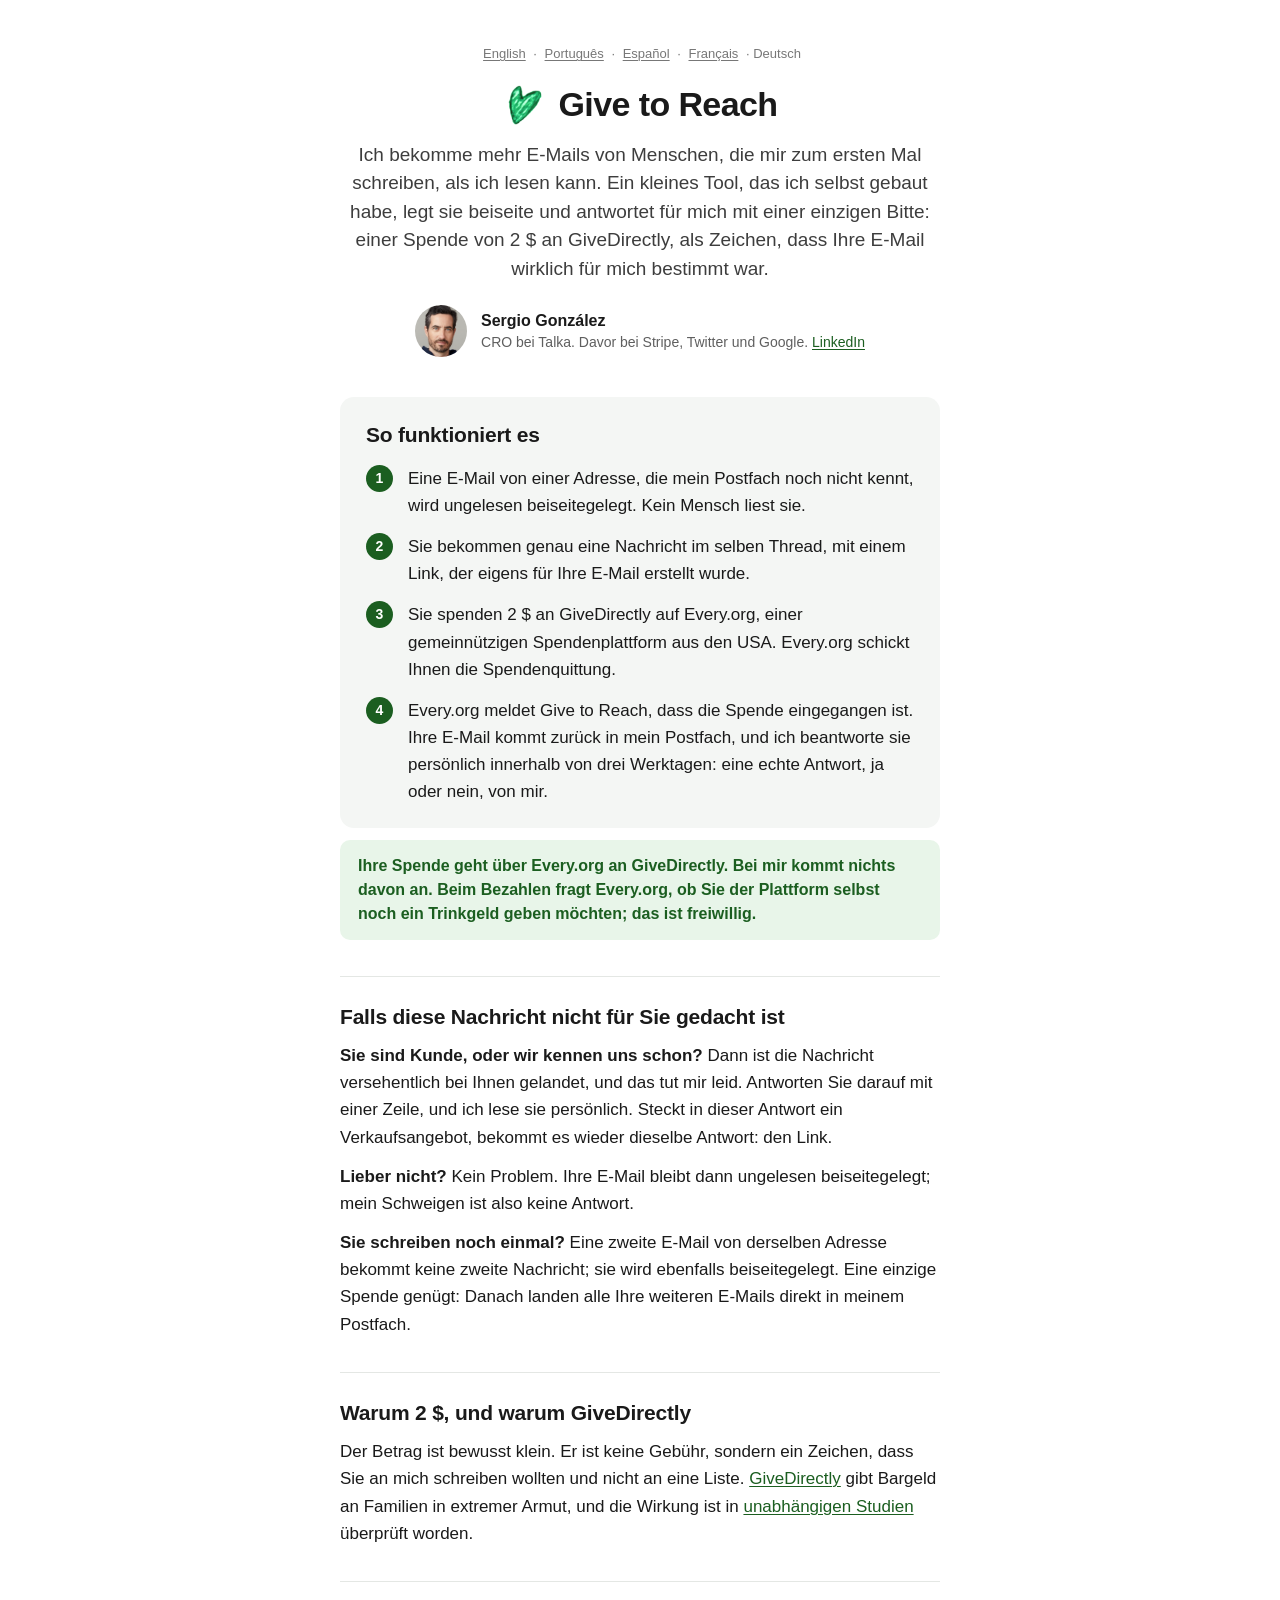
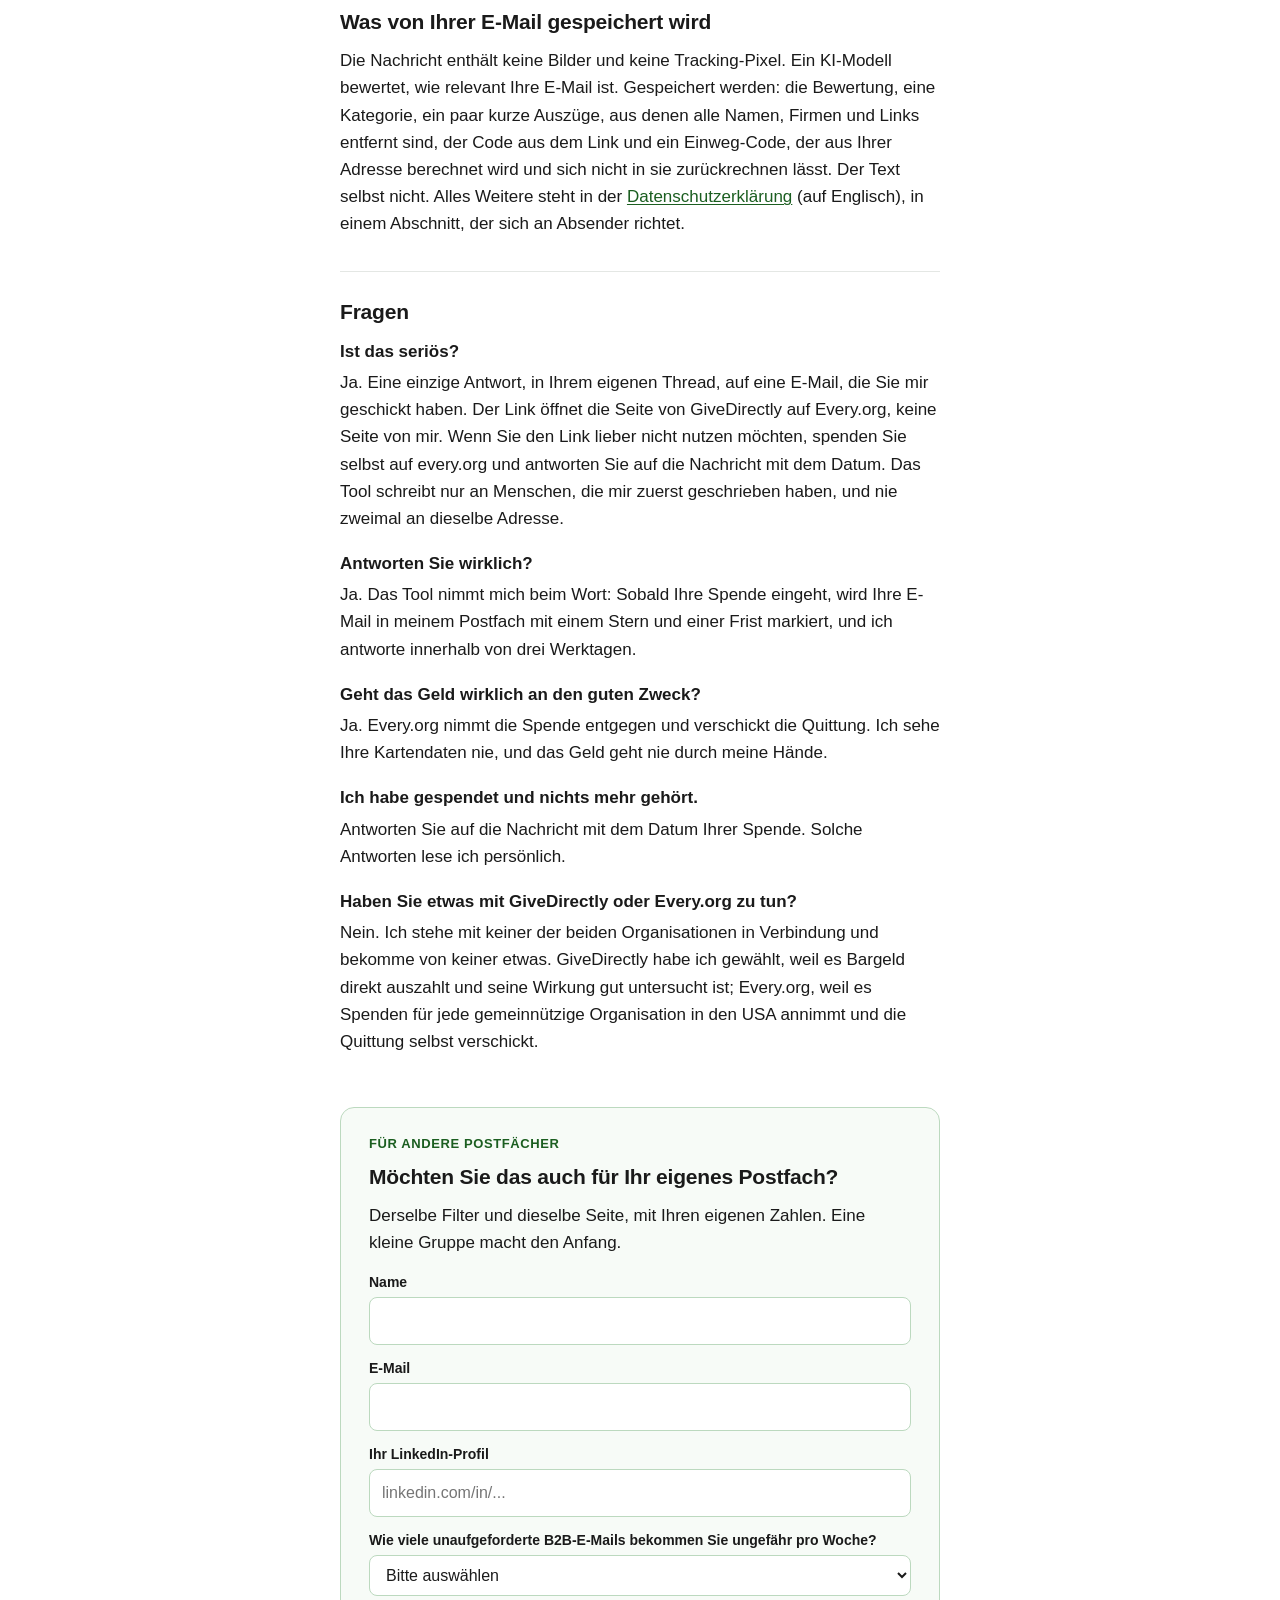
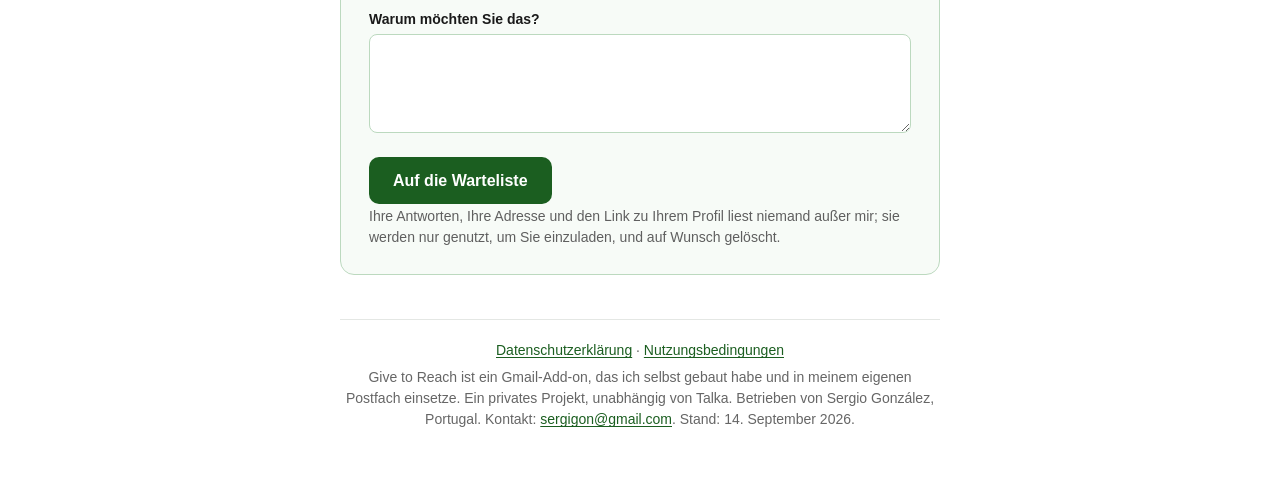
==== de/index.html @ 12454359 "Homepage: the waitlist asks for the LinkedIn profile link, required (decision 90); the promise under" ====
<!DOCTYPE html>
<html lang="de">
<head>
<meta charset="UTF-8">
<meta name="viewport" content="width=device-width, initial-scale=1.0">
<title>Give to Reach</title>
<meta name="description" content="Eine Spende von 2 $ an GiveDirectly als Zeichen, dass Ihre E-Mail wirklich für mich bestimmt war. Wie Give to Reach funktioniert und was von Ihrer E-Mail gespeichert wird.">
<link rel="icon" href="../logo/give-to-reach-logo-32.png">
<style>
  * { margin: 0; padding: 0; box-sizing: border-box; }
  html { -webkit-text-size-adjust: 100%; }
  body { font-family: -apple-system, BlinkMacSystemFont, 'Segoe UI', Helvetica, Arial, sans-serif; font-size: 17px; line-height: 1.6; color: #1a1a1a; background: #fff; padding: 44px 20px 56px; }
  img { display: block; max-width: 100%; }
  a { color: #1b5e20; text-decoration: underline; text-decoration-thickness: 1px; text-underline-offset: 2px; }
  a:hover { color: #164a1a; }
  a:focus-visible { outline: 3px solid #2e7d32; outline-offset: 3px; }
  strong { font-weight: 600; }
  .container { max-width: 600px; margin: 0 auto; }
  .lang { text-align: center; font-size: 13px; color: #777; margin-bottom: 18px; }
  .lang a { color: #777; margin: 0 4px; }
  .brand { display: flex; align-items: center; justify-content: center; gap: 12px; margin-bottom: 14px; }
  .brand img { width: 44px; height: 44px; }
  h1 { font-size: 34px; font-weight: 700; letter-spacing: -0.6px; line-height: 1.1; }
  .intro { font-size: 19px; line-height: 1.5; color: #3d3d3d; text-align: center; margin: 0 0 22px; }
  .profile { display: flex; align-items: center; justify-content: center; gap: 14px; margin: 0 0 40px; }
  .profile img { width: 52px; height: 52px; border-radius: 50%; object-fit: cover; flex: none; }
  .profile h3 { font-size: 16px; font-weight: 600; line-height: 1.3; }
  .profile p { font-size: 14px; line-height: 1.45; color: #5f5f5f; }
  .card { border-top: 1px solid #e4e7e4; padding-top: 26px; margin-bottom: 34px; }
  .card h2 { font-size: 21px; font-weight: 600; letter-spacing: -0.2px; line-height: 1.3; margin-bottom: 12px; }
  .card p, .card li { margin-bottom: 12px; }
  .card p:last-child, .card li:last-child { margin-bottom: 0; }
  .card ol { padding-left: 22px; }
  .card.how { border-top: 0; background: #f4f6f4; border-radius: 14px; padding: 24px 26px 22px; margin-bottom: 12px; }
  .how h2 { margin-bottom: 16px; }
  .how ol { list-style: none; padding-left: 0; counter-reset: step; }
  .how li { position: relative; padding-left: 42px; margin-bottom: 14px; counter-increment: step; }
  .how li::before { content: counter(step); position: absolute; left: 0; top: 0; width: 27px; height: 27px; border-radius: 50%; background: #1b5e20; color: #fff; font-size: 14px; font-weight: 700; line-height: 27px; text-align: center; }
  .banner { background: #e8f5e9; color: #1b5e20; border-radius: 10px; padding: 14px 18px; margin-bottom: 36px; font-size: 16px; font-weight: 600; line-height: 1.5; }
  .faq dt { font-weight: 600; margin-top: 18px; }
  .faq dt:first-of-type { margin-top: 0; }
  .faq dd { margin-top: 4px; }
  .card.waitlist { border: 1px solid #bcd9bf; border-radius: 14px; background: #f7fbf7; padding: 26px 28px; margin-top: 52px; margin-bottom: 0; }
  .card .eyebrow { font-size: 13px; font-weight: 600; text-transform: uppercase; letter-spacing: 0.6px; color: #1b5e20; margin-bottom: 8px; }
  .button { display: inline-block; background: #1b5e20; color: #fff; text-decoration: none; font-size: 16px; font-weight: 600; line-height: 1.2; padding: 14px 24px; border-radius: 10px; margin: 6px 0 2px; }
  .button:hover { background: #164a1a; color: #fff; }
  .small { font-size: 14px; line-height: 1.5; color: #5f5f5f; }
  form.wl { margin-top: 14px; }
  form.wl label { display: block; font-size: 14px; font-weight: 600; color: #1a1a1a; margin: 12px 0 4px; }
  form.wl input, form.wl select, form.wl textarea { width: 100%; font: inherit; font-size: 16px; color: #1a1a1a; background: #fff; border: 1px solid #bcd9bf; border-radius: 8px; padding: 10px 12px; }
  form.wl textarea { min-height: 84px; resize: vertical; }
  form.wl input:focus, form.wl select:focus, form.wl textarea:focus { outline: 2px solid #1b5e20; outline-offset: 1px; border-color: #1b5e20; }
  form.wl .hp { position: absolute; left: -10000px; top: auto; width: 1px; height: 1px; overflow: hidden; }
  form.wl button.button { border: 0; cursor: pointer; font-family: inherit; margin-top: 16px; }
  form.wl + .small { margin-top: 12px; }
  footer { margin-top: 44px; padding-top: 20px; border-top: 1px solid #e4e7e4; text-align: center; font-size: 14px; line-height: 1.5; color: #666; }
  footer p { margin-bottom: 6px; }
  @media (max-width: 480px) {
    body { font-size: 16px; padding: 28px 18px 48px; }
    h1 { font-size: 28px; }
    .brand img { width: 38px; height: 38px; }
    .intro { font-size: 17px; text-align: left; margin-bottom: 20px; }
    .profile { justify-content: flex-start; margin-bottom: 32px; }
    .card { padding-top: 22px; margin-bottom: 28px; }
    .card h2 { font-size: 19px; }
    .card.how { padding: 20px 18px 18px; border-radius: 12px; }
    .how li { padding-left: 38px; }
    .how li::before { width: 26px; height: 26px; line-height: 26px; font-size: 13px; }
    .banner { padding: 12px 16px; font-size: 15px; margin-bottom: 30px; }
    .card.waitlist { padding: 22px 18px; margin-top: 40px; }
    .button { display: block; text-align: center; }
    form.wl button.button { width: 100%; }
  }
</style>
</head>
<body>
<div class="container">
  <p class="lang"><a href="../">English</a> · <a href="../pt/">Português</a> · <a href="../es/">Español</a> · <a href="../fr/">Français</a> · <span>Deutsch</span></p>
  <div class="brand"><img src="../logo/give-to-reach-logo-128.png" alt=""><h1>Give to Reach</h1></div>
  <p class="intro">Ich bekomme mehr E-Mails von Menschen, die mir zum ersten Mal schreiben, als ich lesen kann. Ein kleines Tool, das ich selbst gebaut habe, legt sie beiseite und antwortet für mich mit einer einzigen Bitte: einer Spende von 2 $ an GiveDirectly, als Zeichen, dass Ihre E-Mail wirklich für mich bestimmt war.</p>
  <div class="profile">
    <img src="../sergio-320.jpg" alt="Sergio González">
    <div>
      <h3>Sergio González</h3>
      <p>CRO bei Talka. Davor bei Stripe, Twitter und Google. <a href="https://www.linkedin.com/in/sgonzalezalonso/" target="_blank" rel="noopener">LinkedIn</a></p>
    </div>
  </div>

  <div class="card how">
    <h2>So funktioniert es</h2>
    <ol>
      <li>Eine E-Mail von einer Adresse, die mein Postfach noch nicht kennt, wird ungelesen beiseitegelegt. Kein Mensch liest sie.</li>
      <li>Sie bekommen genau eine Nachricht im selben Thread, mit einem Link, der eigens für Ihre E-Mail erstellt wurde.</li>
      <li>Sie spenden 2 $ an GiveDirectly auf Every.org, einer gemeinnützigen Spendenplattform aus den USA. Every.org schickt Ihnen die Spendenquittung.</li>
      <li>Every.org meldet Give to Reach, dass die Spende eingegangen ist. Ihre E-Mail kommt zurück in mein Postfach, und ich beantworte sie persönlich innerhalb von drei Werktagen: eine echte Antwort, ja oder nein, von mir.</li>
    </ol>
  </div>
  <div class="banner">Ihre Spende geht über Every.org an GiveDirectly. Bei mir kommt nichts davon an. Beim Bezahlen fragt Every.org, ob Sie der Plattform selbst noch ein Trinkgeld geben möchten; das ist freiwillig.</div>

  <div class="card">
    <h2>Falls diese Nachricht nicht für Sie gedacht ist</h2>
    <p><strong>Sie sind Kunde, oder wir kennen uns schon?</strong> Dann ist die Nachricht versehentlich bei Ihnen gelandet, und das tut mir leid. Antworten Sie darauf mit einer Zeile, und ich lese sie persönlich. Steckt in dieser Antwort ein Verkaufsangebot, bekommt es wieder dieselbe Antwort: den Link.</p>
    <p><strong>Lieber nicht?</strong> Kein Problem. Ihre E-Mail bleibt dann ungelesen beiseitegelegt; mein Schweigen ist also keine Antwort.</p>
    <p><strong>Sie schreiben noch einmal?</strong> Eine zweite E-Mail von derselben Adresse bekommt keine zweite Nachricht; sie wird ebenfalls beiseitegelegt. Eine einzige Spende genügt: Danach landen alle Ihre weiteren E-Mails direkt in meinem Postfach.</p>
  </div>

  <div class="card">
    <h2>Warum 2 $, und warum GiveDirectly</h2>
    <p>Der Betrag ist bewusst klein. Er ist keine Gebühr, sondern ein Zeichen, dass Sie an mich schreiben wollten und nicht an eine Liste. <a href="https://www.givedirectly.org/" target="_blank" rel="noopener">GiveDirectly</a> gibt Bargeld an Familien in extremer Armut, und die Wirkung ist in <a href="https://www.givedirectly.org/research-at-give-directly/" target="_blank" rel="noopener">unabhängigen Studien</a> überprüft worden.</p>
  </div>

  <div class="card">
    <h2>Was von Ihrer E-Mail gespeichert wird</h2>
    <p>Die Nachricht enthält keine Bilder und keine Tracking-Pixel. Ein KI-Modell bewertet, wie relevant Ihre E-Mail ist. Gespeichert werden: die Bewertung, eine Kategorie, ein paar kurze Auszüge, aus denen alle Namen, Firmen und Links entfernt sind, der Code aus dem Link und ein Einweg-Code, der aus Ihrer Adresse berechnet wird und sich nicht in sie zurückrechnen lässt. Der Text selbst nicht. Alles Weitere steht in der <a href="../privacy/">Datenschutzerklärung</a> (auf Englisch), in einem Abschnitt, der sich an Absender richtet.</p>
  </div>

  <div class="card faq">
    <h2>Fragen</h2>
    <dl>
      <dt>Ist das seriös?</dt>
      <dd>Ja. Eine einzige Antwort, in Ihrem eigenen Thread, auf eine E-Mail, die Sie mir geschickt haben. Der Link öffnet die Seite von GiveDirectly auf Every.org, keine Seite von mir. Wenn Sie den Link lieber nicht nutzen möchten, spenden Sie selbst auf every.org und antworten Sie auf die Nachricht mit dem Datum. Das Tool schreibt nur an Menschen, die mir zuerst geschrieben haben, und nie zweimal an dieselbe Adresse.</dd>
      <dt>Antworten Sie wirklich?</dt>
      <dd>Ja. Das Tool nimmt mich beim Wort: Sobald Ihre Spende eingeht, wird Ihre E-Mail in meinem Postfach mit einem Stern und einer Frist markiert, und ich antworte innerhalb von drei Werktagen.</dd>
      <dt>Geht das Geld wirklich an den guten Zweck?</dt>
      <dd>Ja. Every.org nimmt die Spende entgegen und verschickt die Quittung. Ich sehe Ihre Kartendaten nie, und das Geld geht nie durch meine Hände.</dd>
      <dt>Ich habe gespendet und nichts mehr gehört.</dt>
      <dd>Antworten Sie auf die Nachricht mit dem Datum Ihrer Spende. Solche Antworten lese ich persönlich.</dd>
      <dt>Haben Sie etwas mit GiveDirectly oder Every.org zu tun?</dt>
      <dd>Nein. Ich stehe mit keiner der beiden Organisationen in Verbindung und bekomme von keiner etwas. GiveDirectly habe ich gewählt, weil es Bargeld direkt auszahlt und seine Wirkung gut untersucht ist; Every.org, weil es Spenden für jede gemeinnützige Organisation in den USA annimmt und die Quittung selbst verschickt.</dd>
    </dl>
  </div>

  <div class="card waitlist">
    <p class="eyebrow">Für andere Postfächer</p>
    <h2>Möchten Sie das auch für Ihr eigenes Postfach?</h2>
    <p>Derselbe Filter und dieselbe Seite, mit Ihren eigenen Zahlen. Eine kleine Gruppe macht den Anfang.</p>
    <form class="wl" method="post" action="https://give-to-reach-relay.REPLACE-AFTER-DEPLOY.workers.dev/waitlist">
      <input type="hidden" name="lang" value="de">
      <input type="hidden" name="t" value="">
      <p class="hp" aria-hidden="true"><label>Website <input type="text" name="website" tabindex="-1" autocomplete="off"></label></p>
      <label for="wl-name">Name</label>
      <input id="wl-name" type="text" name="name" maxlength="120" autocomplete="name">
      <label for="wl-email">E-Mail</label>
      <input id="wl-email" type="email" name="email" maxlength="200" required autocomplete="email">
      <label for="wl-linkedin">Ihr LinkedIn-Profil</label>
      <input id="wl-linkedin" type="text" name="linkedin" maxlength="200" required inputmode="url" autocomplete="off" placeholder="linkedin.com/in/..." pattern="\s*(https?://)?([a-z]{1,3}\.)?linkedin\.com/in/[^\s\/?#]+/?([?#].*)?\s*" title="linkedin.com/in/your-name">
      <label for="wl-volume">Wie viele unaufgeforderte B2B-E-Mails bekommen Sie ungefähr pro Woche?</label>
      <select id="wl-volume" name="volume" required>
        <option value="" selected disabled>Bitte auswählen</option>
        <option value="lt5">weniger als 5</option>
        <option value="5to20">5 bis 20</option>
        <option value="20to50">20 bis 50</option>
        <option value="gt50">mehr als 50</option>
      </select>
      <label for="wl-why">Warum möchten Sie das?</label>
      <textarea id="wl-why" name="why" maxlength="1000" rows="3" required></textarea>
      <button class="button" type="submit">Auf die Warteliste</button>
    </form>
    <script>document.querySelector('form.wl input[name="t"]').value = Date.now();</script>
    <p class="small">Ihre Antworten, Ihre Adresse und den Link zu Ihrem Profil liest niemand außer mir; sie werden nur genutzt, um Sie einzuladen, und auf Wunsch gelöscht.</p>
  </div>

  <footer>
    <p><a href="../privacy/">Datenschutzerklärung</a> &middot; <a href="../terms/">Nutzungsbedingungen</a></p>
    <p>Give to Reach ist ein Gmail-Add-on, das ich selbst gebaut habe und in meinem eigenen Postfach einsetze. Ein privates Projekt, unabhängig von Talka. Betrieben von Sergio González, Portugal. Kontakt: <a href="mailto:sergigon@gmail.com">sergigon@gmail.com</a>. Stand: 14. September 2026.</p>
  </footer>
</div>
</body>
</html>
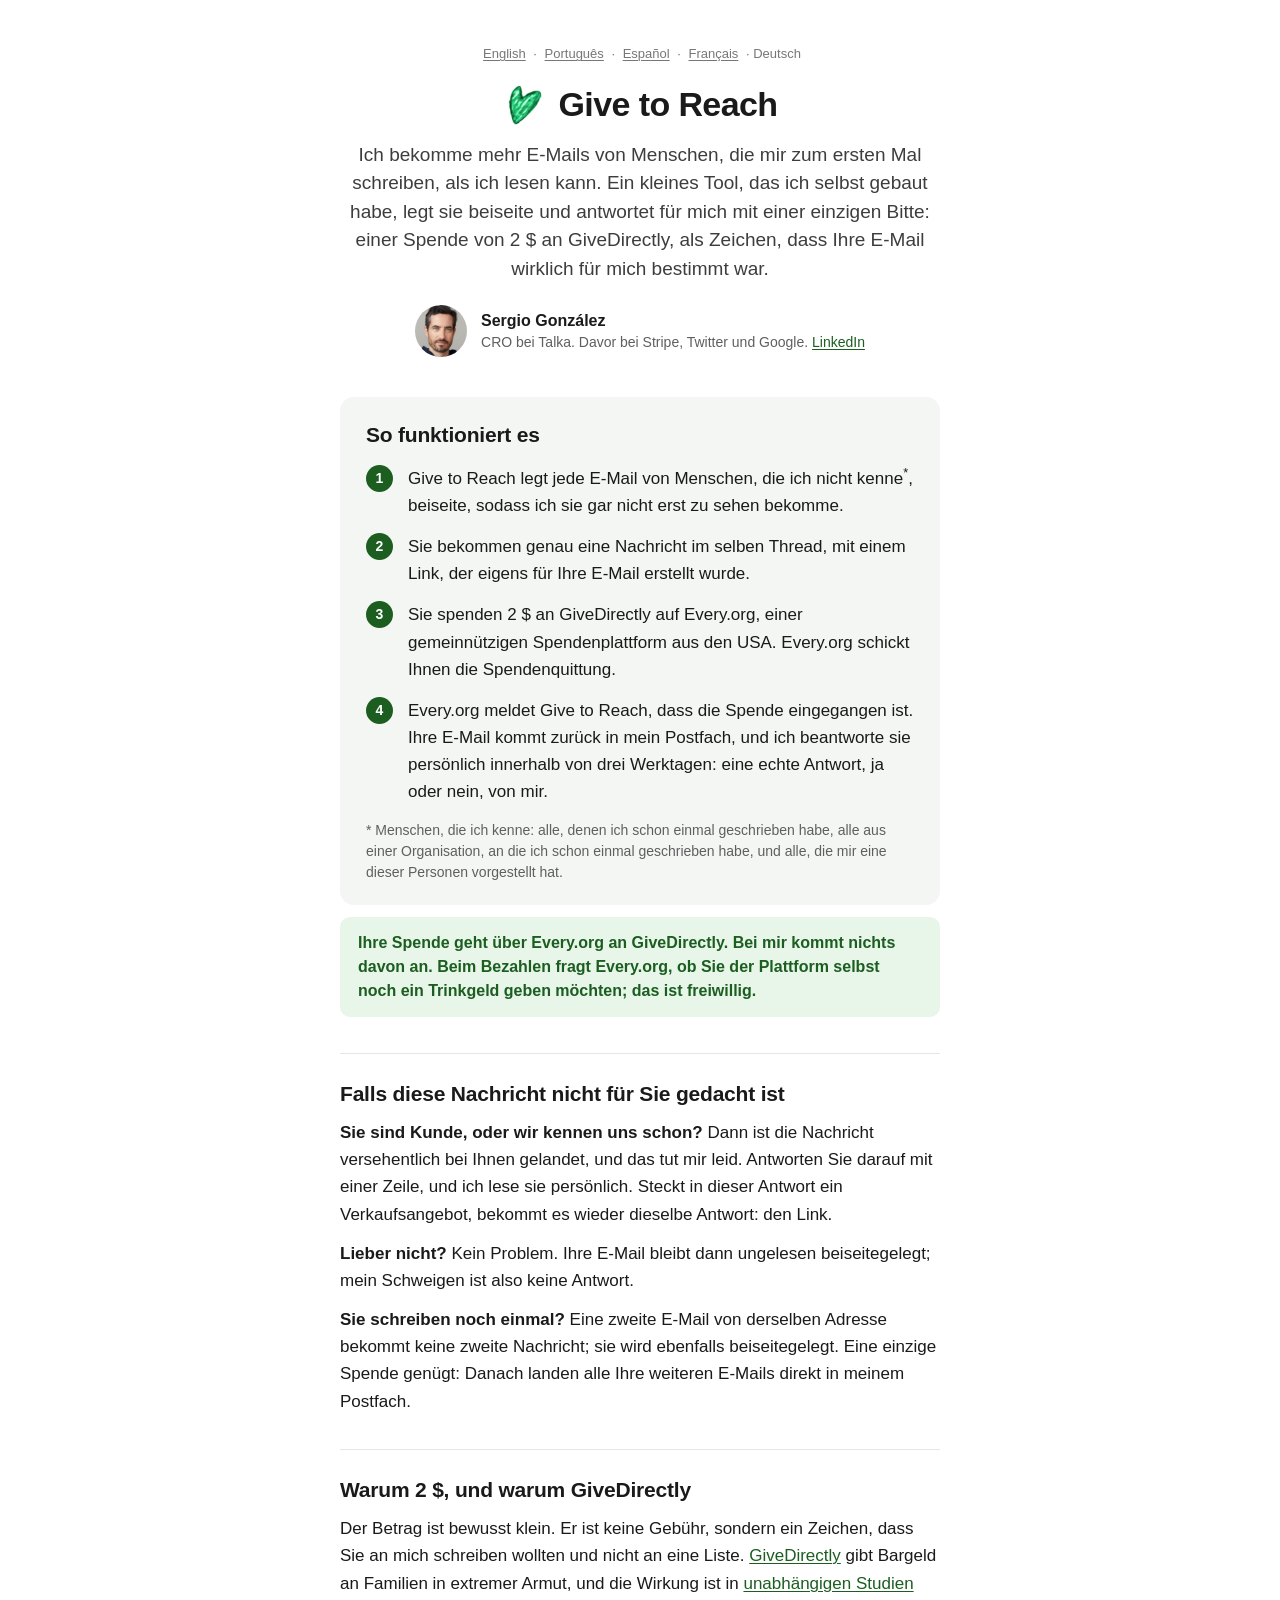
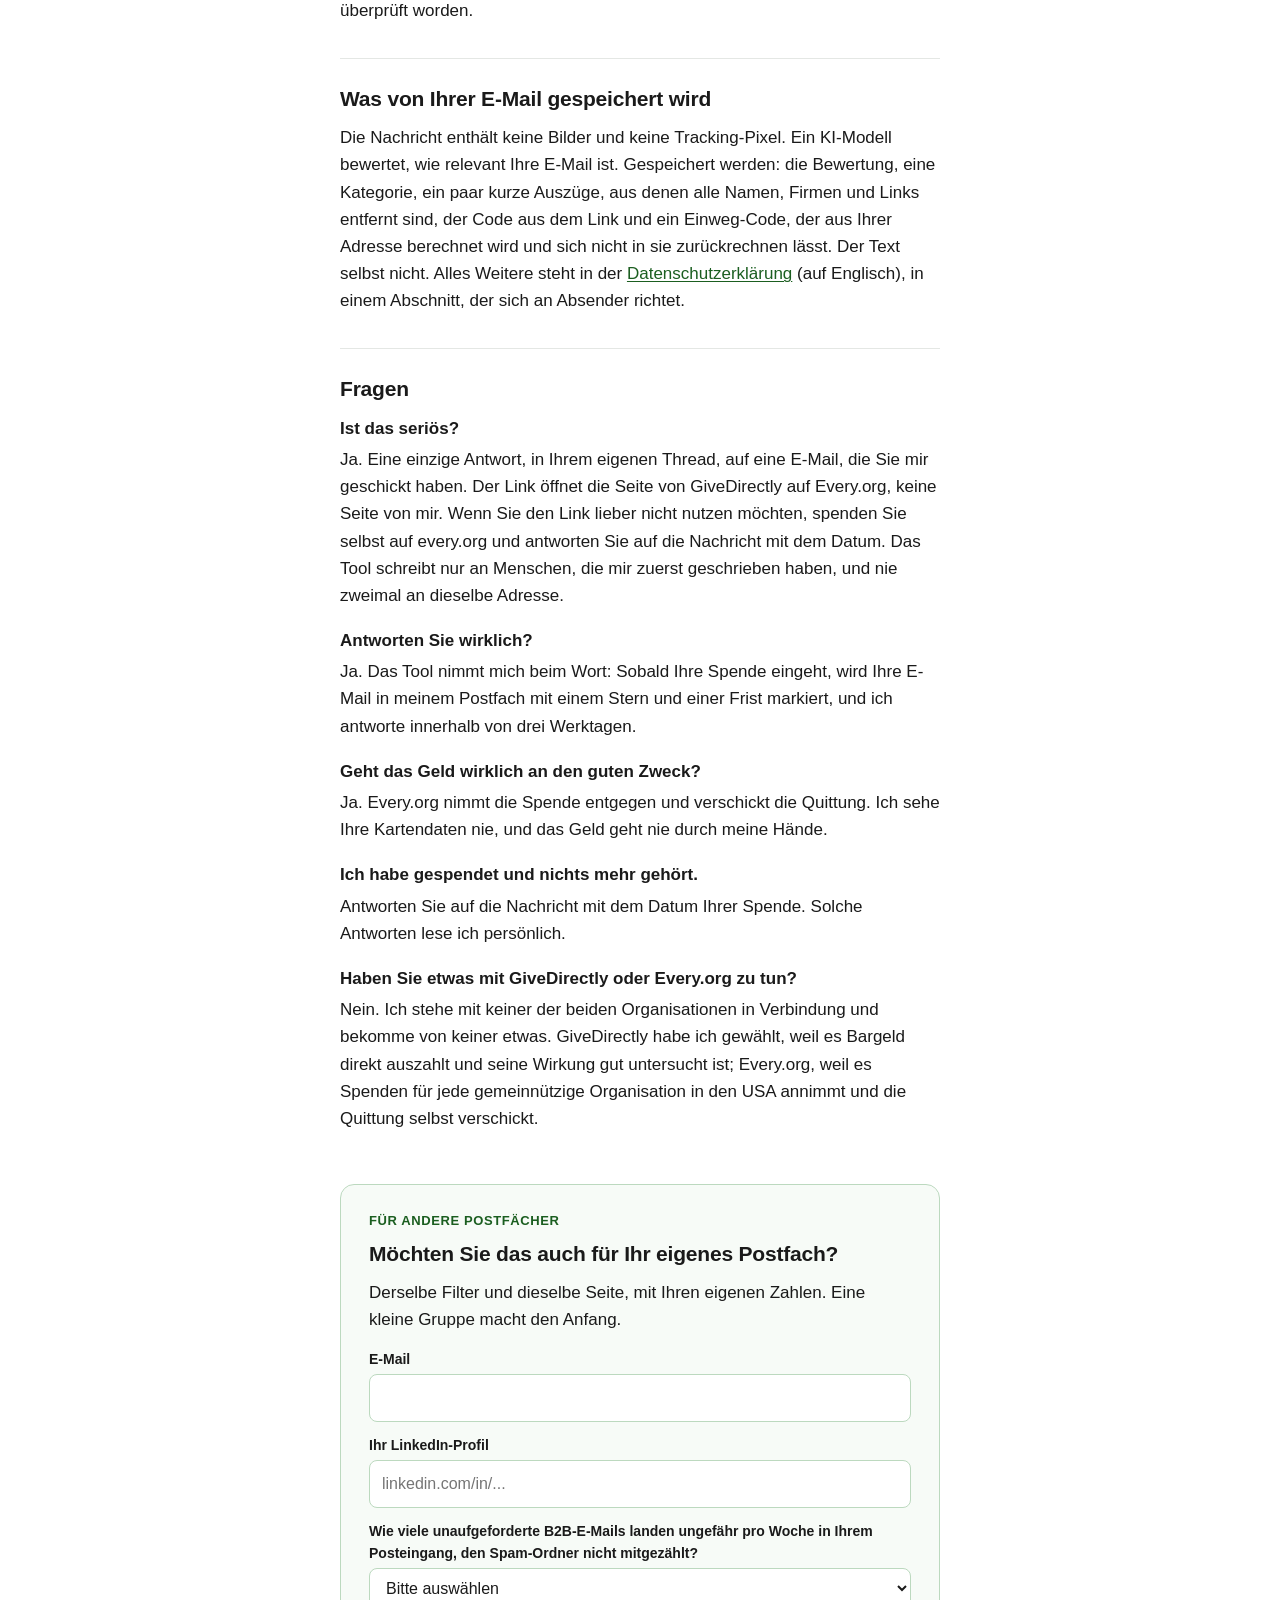
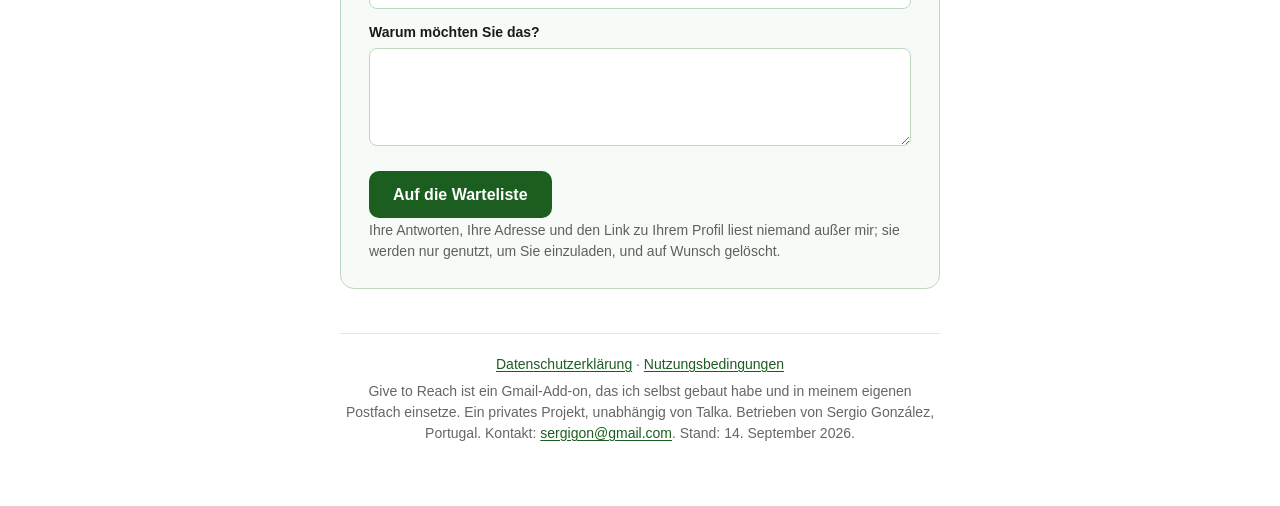
==== commit 7d803cc6: "Homepage: step one is what Give to Reach does with mail from people I do not know, with a footnote d" ====
--- a/de/index.html
+++ b/de/index.html
@@ -37,6 +37,8 @@
   .how li { position: relative; padding-left: 42px; margin-bottom: 14px; counter-increment: step; }
   .how li::before { content: counter(step); position: absolute; left: 0; top: 0; width: 27px; height: 27px; border-radius: 50%; background: #1b5e20; color: #fff; font-size: 14px; font-weight: 700; line-height: 27px; text-align: center; }
   .banner { background: #e8f5e9; color: #1b5e20; border-radius: 10px; padding: 14px 18px; margin-bottom: 36px; font-size: 16px; font-weight: 600; line-height: 1.5; }
+  .how .known { margin-top: 14px; }
+  sup { font-size: 0.75em; line-height: 0; }
   .faq dt { font-weight: 600; margin-top: 18px; }
   .faq dt:first-of-type { margin-top: 0; }
   .faq dd { margin-top: 4px; }
@@ -89,11 +91,12 @@
   <div class="card how">
     <h2>So funktioniert es</h2>
     <ol>
-      <li>Eine E-Mail von einer Adresse, die mein Postfach noch nicht kennt, wird ungelesen beiseitegelegt. Kein Mensch liest sie.</li>
+      <li>Give to Reach legt jede E-Mail von Menschen, die ich nicht kenne<sup>*</sup>, beiseite, sodass ich sie gar nicht erst zu sehen bekomme.</li>
       <li>Sie bekommen genau eine Nachricht im selben Thread, mit einem Link, der eigens für Ihre E-Mail erstellt wurde.</li>
       <li>Sie spenden 2 $ an GiveDirectly auf Every.org, einer gemeinnützigen Spendenplattform aus den USA. Every.org schickt Ihnen die Spendenquittung.</li>
       <li>Every.org meldet Give to Reach, dass die Spende eingegangen ist. Ihre E-Mail kommt zurück in mein Postfach, und ich beantworte sie persönlich innerhalb von drei Werktagen: eine echte Antwort, ja oder nein, von mir.</li>
     </ol>
+    <p class="small known">* Menschen, die ich kenne: alle, denen ich schon einmal geschrieben habe, alle aus einer Organisation, an die ich schon einmal geschrieben habe, und alle, die mir eine dieser Personen vorgestellt hat.</p>
   </div>
   <div class="banner">Ihre Spende geht über Every.org an GiveDirectly. Bei mir kommt nichts davon an. Beim Bezahlen fragt Every.org, ob Sie der Plattform selbst noch ein Trinkgeld geben möchten; das ist freiwillig.</div>
 
@@ -138,13 +141,11 @@
       <input type="hidden" name="lang" value="de">
       <input type="hidden" name="t" value="">
       <p class="hp" aria-hidden="true"><label>Website <input type="text" name="website" tabindex="-1" autocomplete="off"></label></p>
-      <label for="wl-name">Name</label>
-      <input id="wl-name" type="text" name="name" maxlength="120" autocomplete="name">
       <label for="wl-email">E-Mail</label>
       <input id="wl-email" type="email" name="email" maxlength="200" required autocomplete="email">
       <label for="wl-linkedin">Ihr LinkedIn-Profil</label>
       <input id="wl-linkedin" type="text" name="linkedin" maxlength="200" required inputmode="url" autocomplete="off" placeholder="linkedin.com/in/..." pattern="\s*(https?://)?([a-z]{1,3}\.)?linkedin\.com/in/[^\s\/?#]+/?([?#].*)?\s*" title="linkedin.com/in/your-name">
-      <label for="wl-volume">Wie viele unaufgeforderte B2B-E-Mails bekommen Sie ungefähr pro Woche?</label>
+      <label for="wl-volume">Wie viele unaufgeforderte B2B-E-Mails landen ungefähr pro Woche in Ihrem Posteingang, den Spam-Ordner nicht mitgezählt?</label>
       <select id="wl-volume" name="volume" required>
         <option value="" selected disabled>Bitte auswählen</option>
         <option value="lt5">weniger als 5</option>
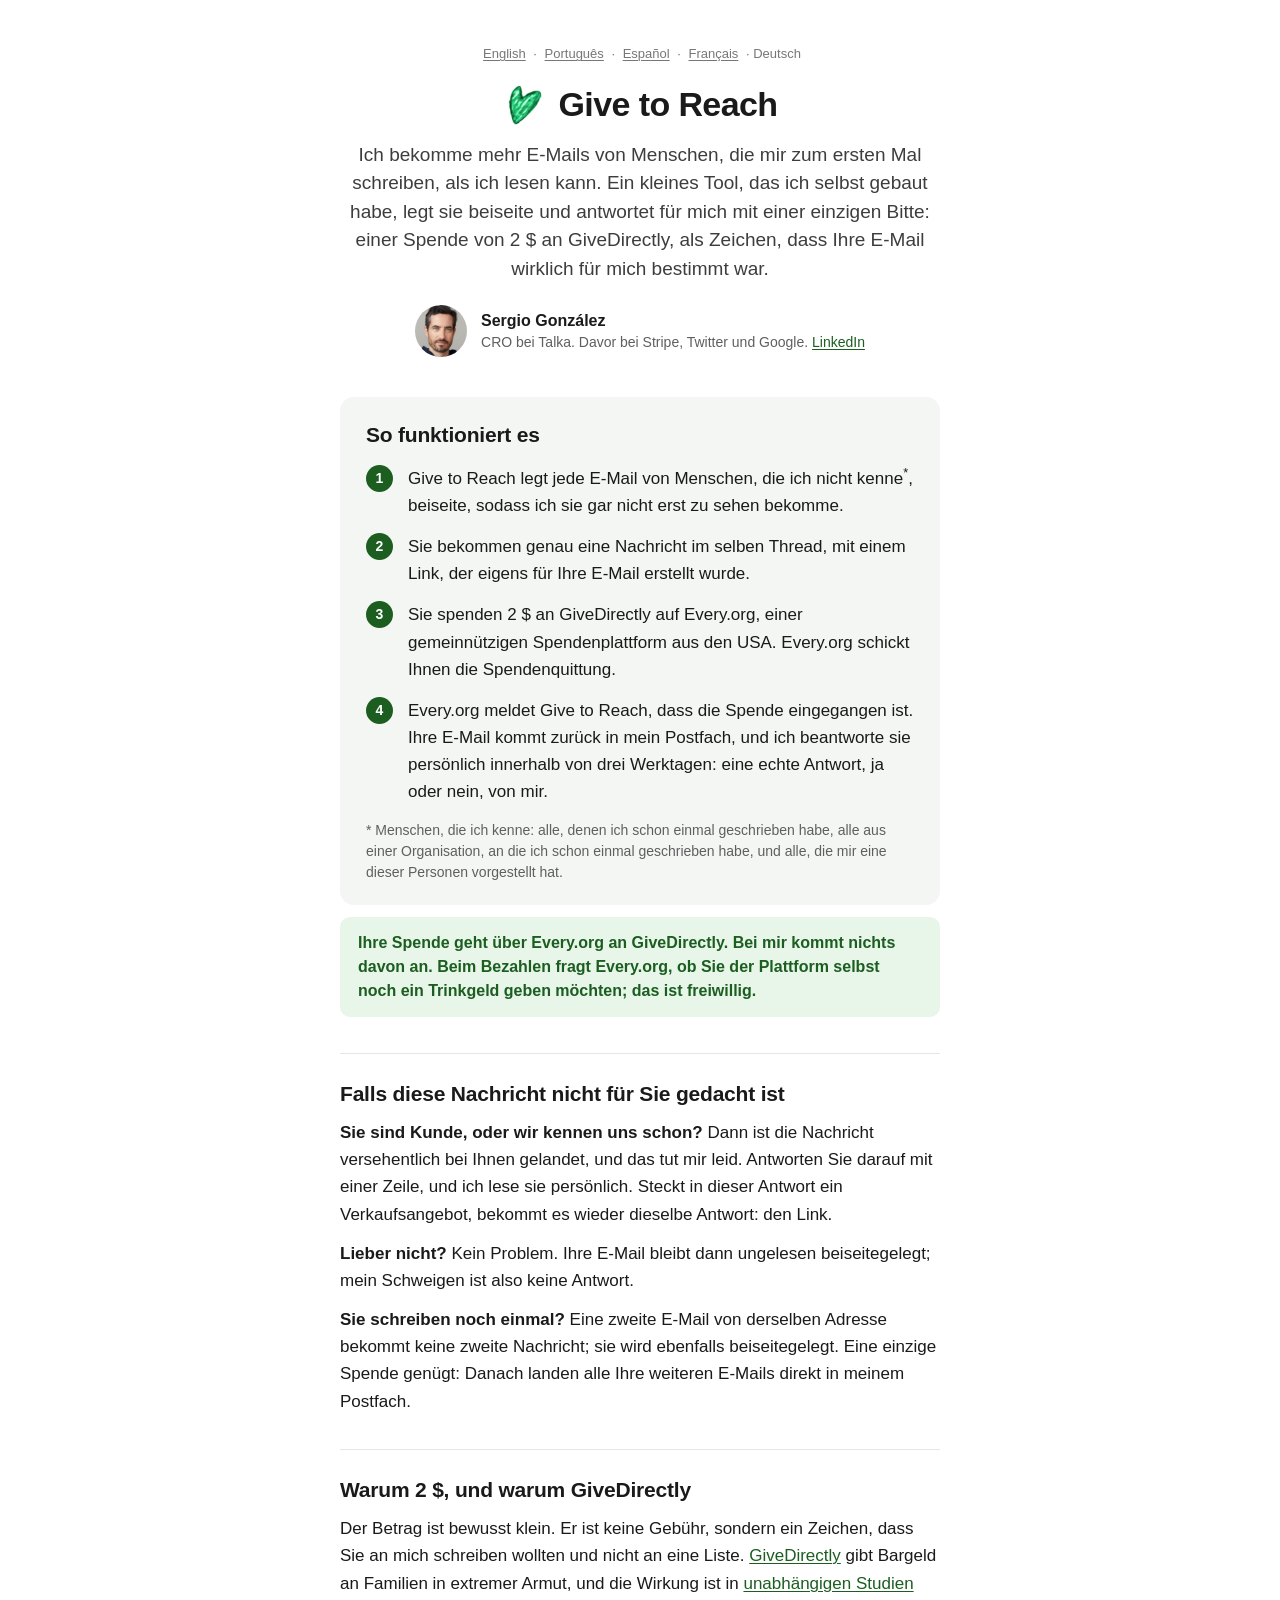
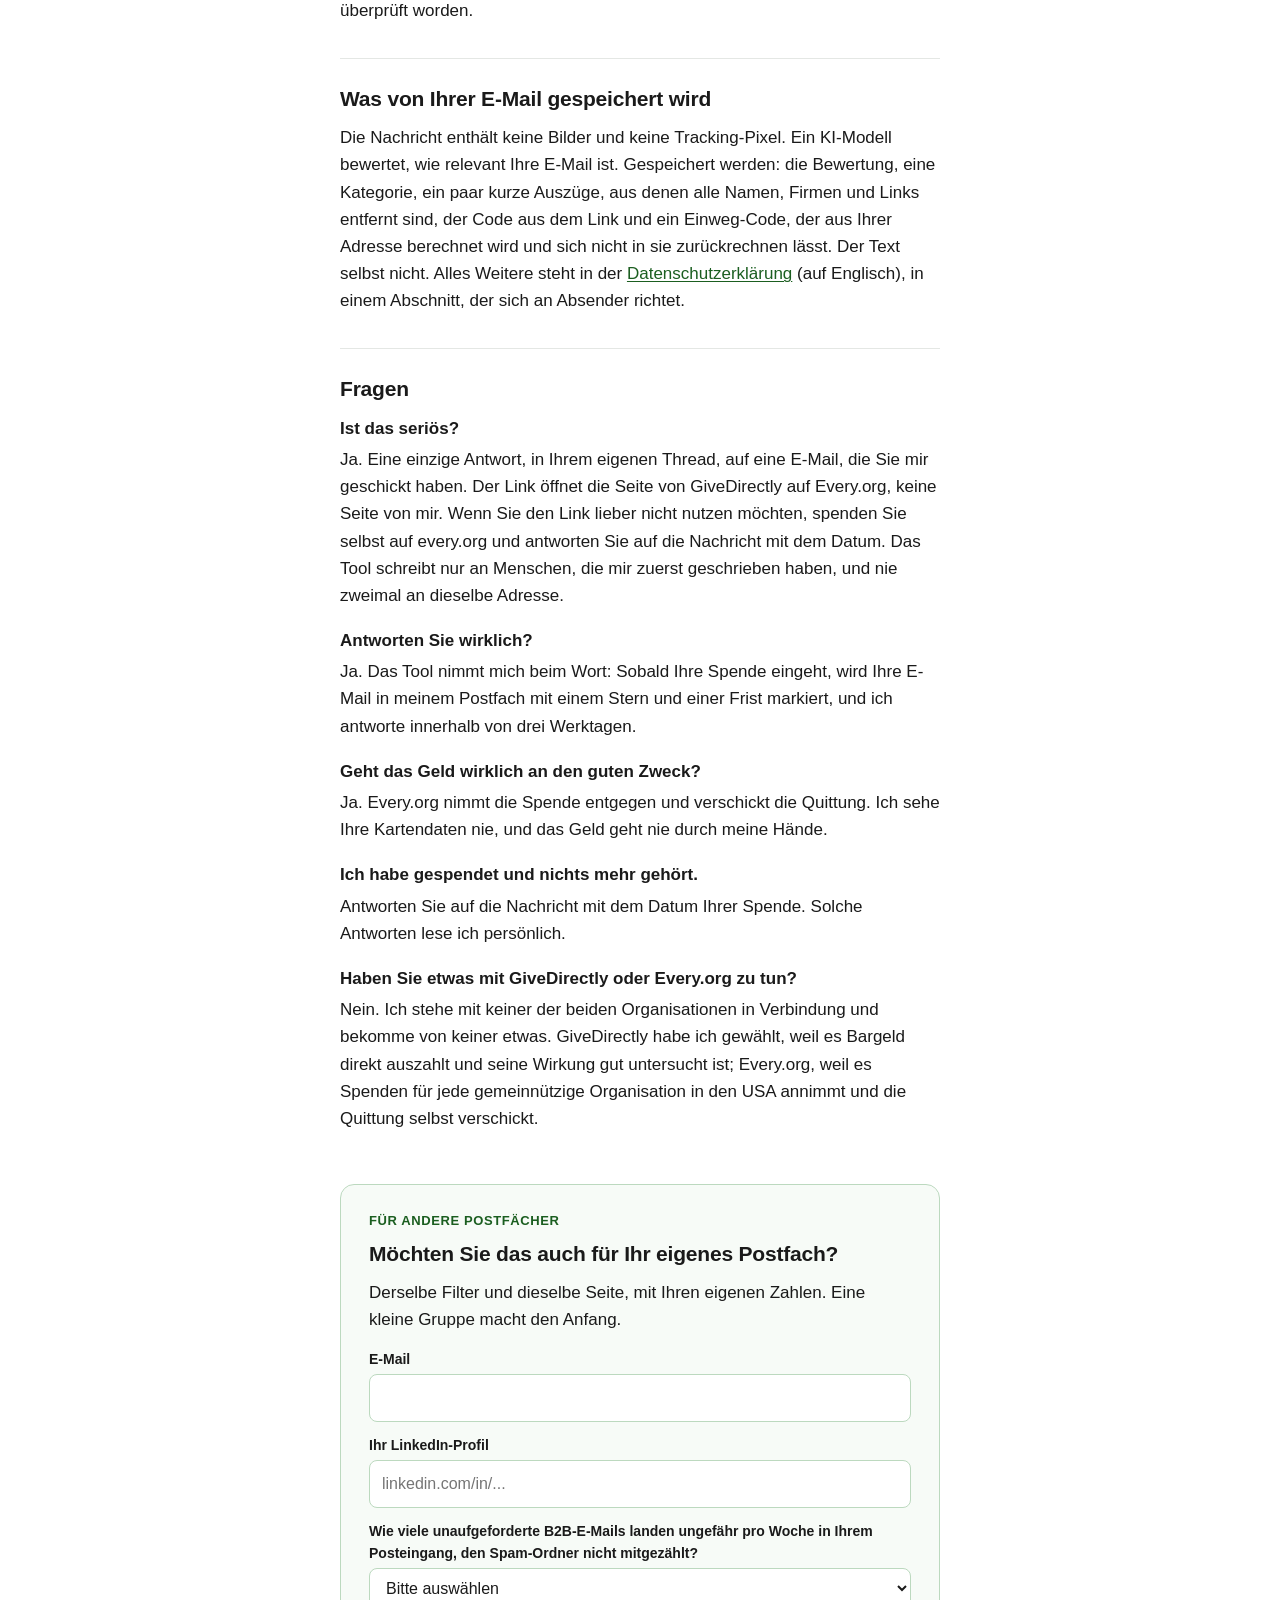
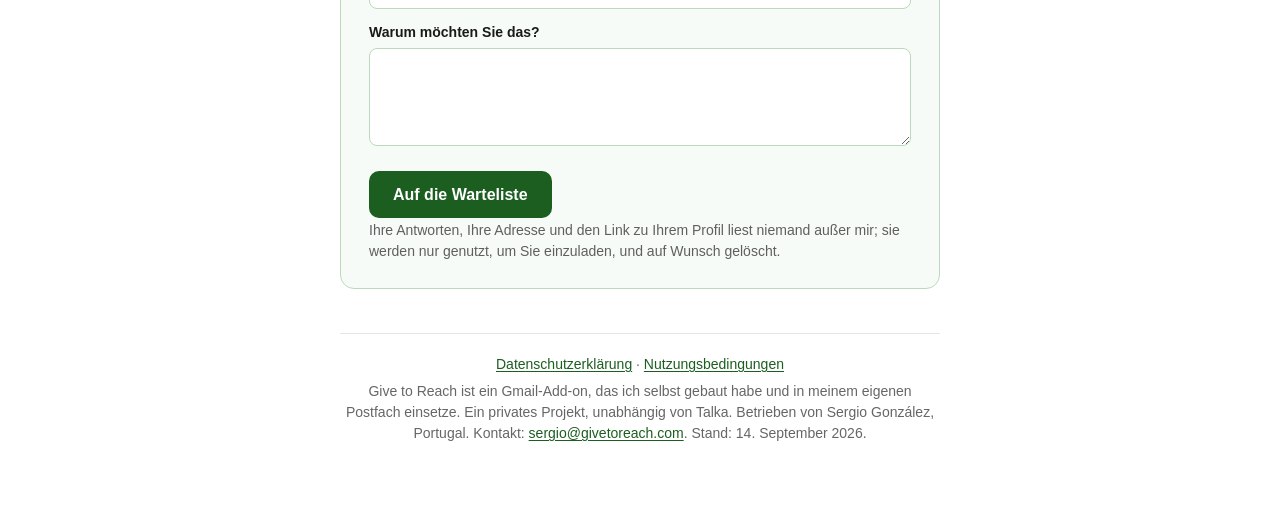
==== commit aa76a960: "The published contact address is sergio@givetoreach.com Eleven files: the homepage and its four tran" ====
--- a/de/index.html
+++ b/de/index.html
@@ -137,7 +137,7 @@
     <p class="eyebrow">Für andere Postfächer</p>
     <h2>Möchten Sie das auch für Ihr eigenes Postfach?</h2>
     <p>Derselbe Filter und dieselbe Seite, mit Ihren eigenen Zahlen. Eine kleine Gruppe macht den Anfang.</p>
-    <form class="wl" method="post" action="https://give-to-reach-relay.REPLACE-AFTER-DEPLOY.workers.dev/waitlist">
+    <form class="wl" method="post" action="https://give-to-reach-relay.sergigon.workers.dev/waitlist">
       <input type="hidden" name="lang" value="de">
       <input type="hidden" name="t" value="">
       <p class="hp" aria-hidden="true"><label>Website <input type="text" name="website" tabindex="-1" autocomplete="off"></label></p>
@@ -163,7 +163,7 @@
 
   <footer>
     <p><a href="../privacy/">Datenschutzerklärung</a> &middot; <a href="../terms/">Nutzungsbedingungen</a></p>
-    <p>Give to Reach ist ein Gmail-Add-on, das ich selbst gebaut habe und in meinem eigenen Postfach einsetze. Ein privates Projekt, unabhängig von Talka. Betrieben von Sergio González, Portugal. Kontakt: <a href="mailto:sergigon@gmail.com">sergigon@gmail.com</a>. Stand: 14. September 2026.</p>
+    <p>Give to Reach ist ein Gmail-Add-on, das ich selbst gebaut habe und in meinem eigenen Postfach einsetze. Ein privates Projekt, unabhängig von Talka. Betrieben von Sergio González, Portugal. Kontakt: <a href="mailto:sergio@givetoreach.com">sergio@givetoreach.com</a>. Stand: 14. September 2026.</p>
   </footer>
 </div>
 </body>
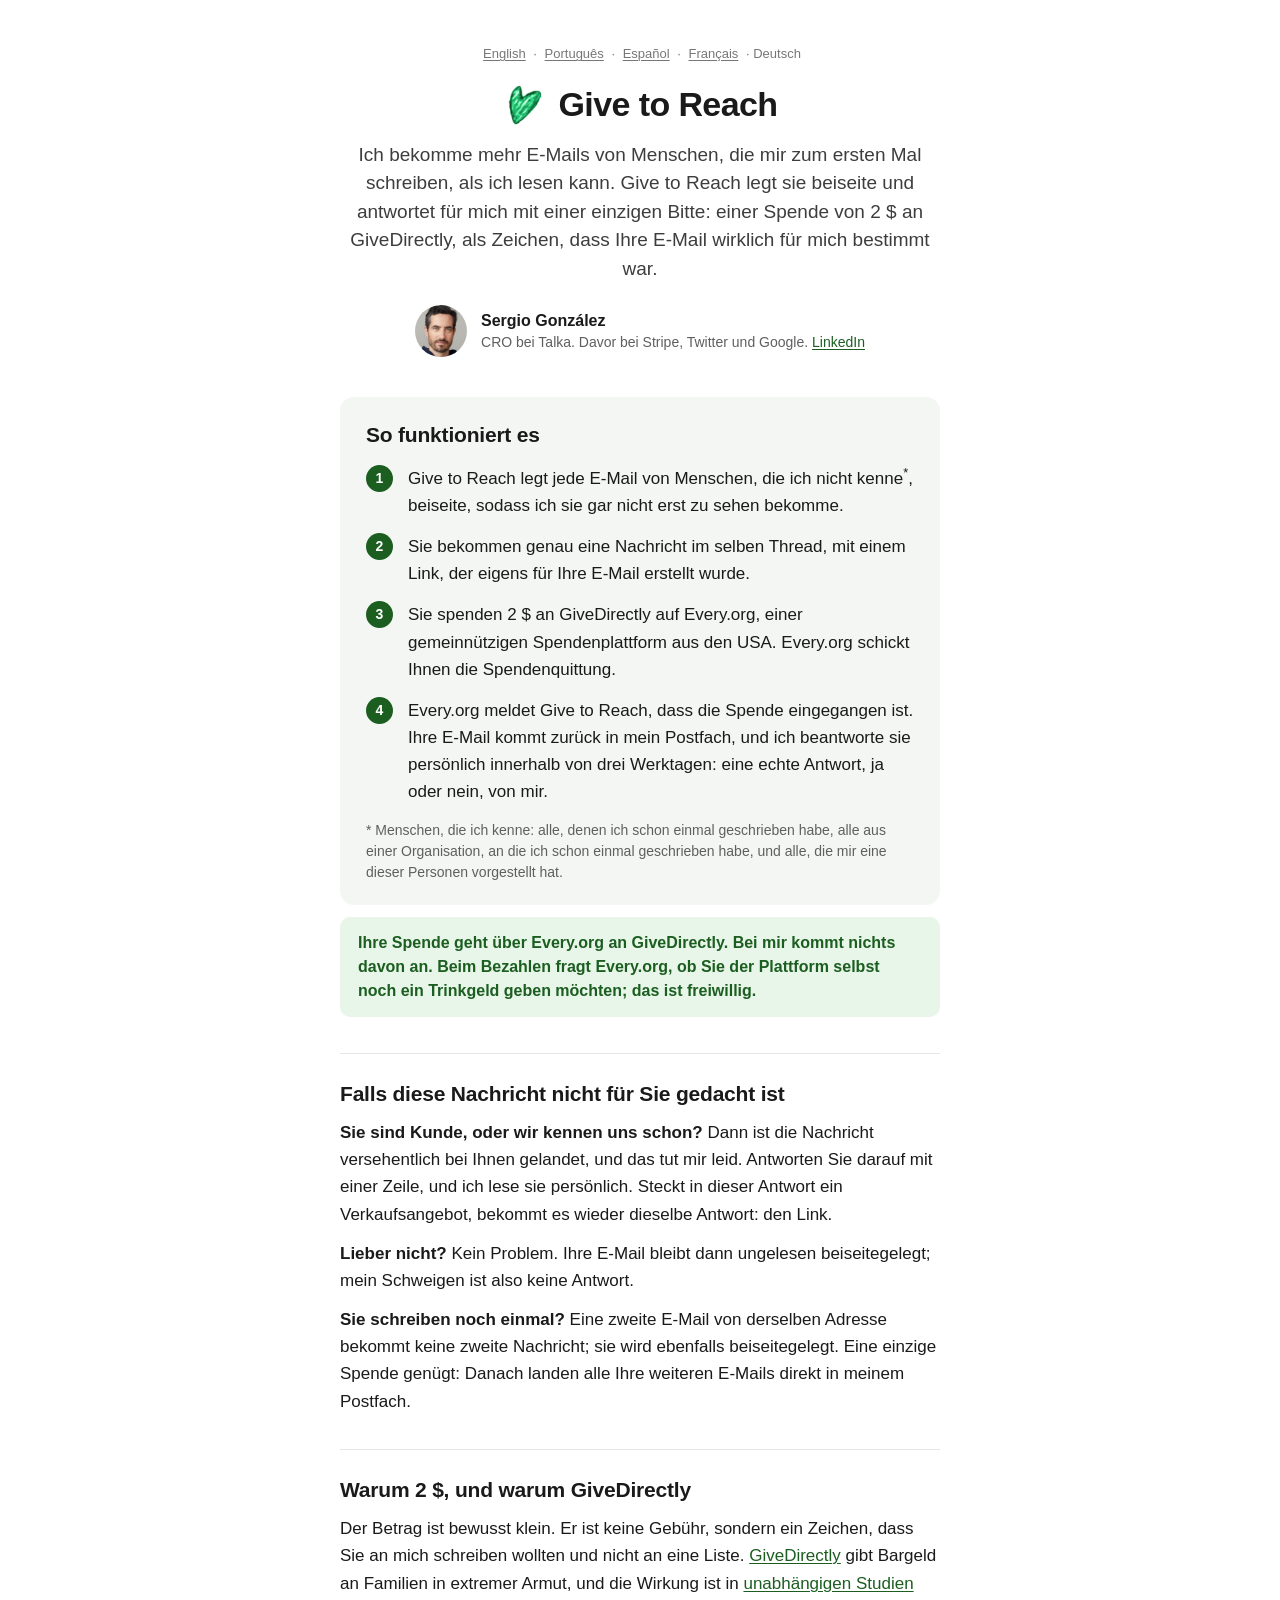
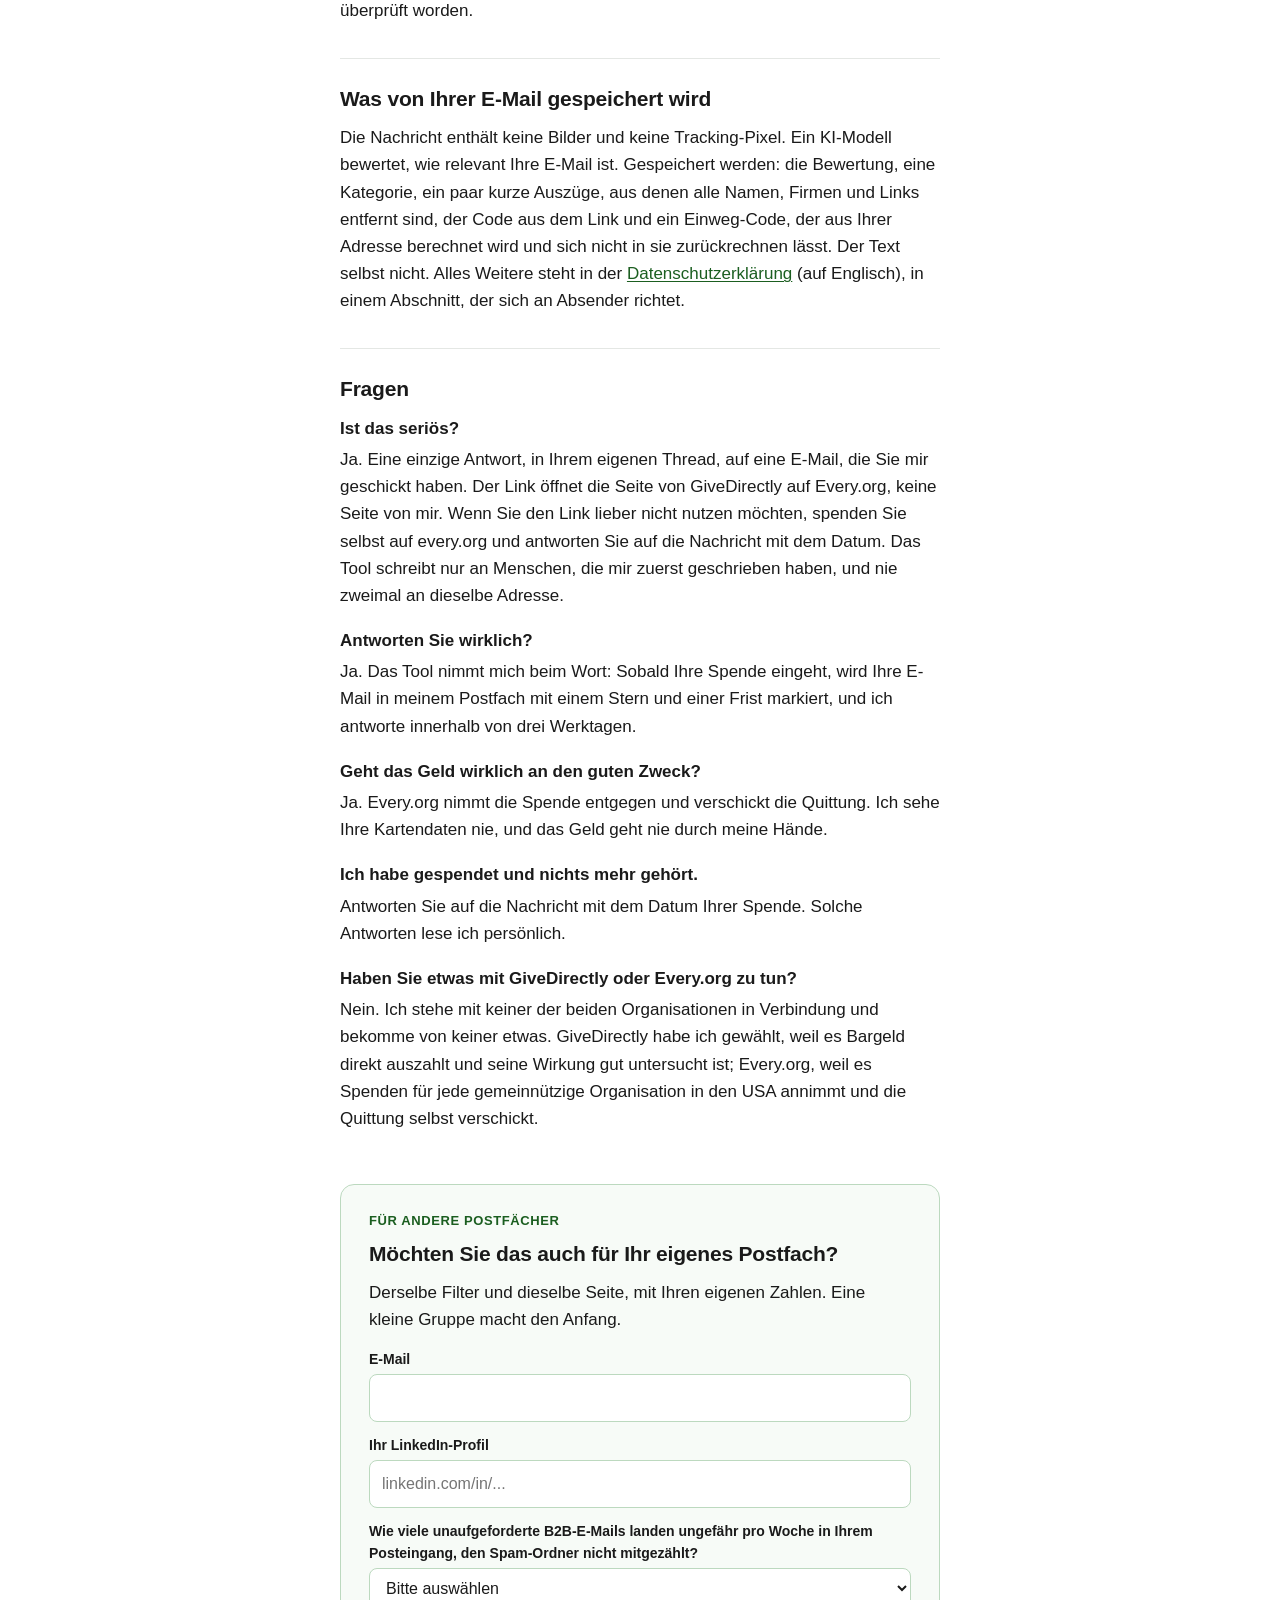
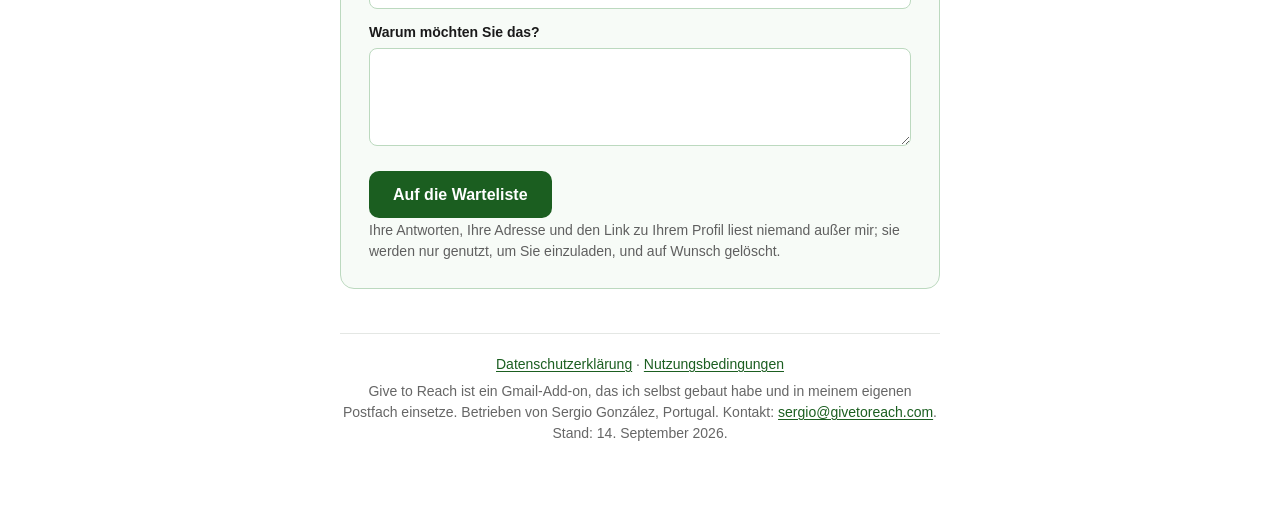
==== commit 28bb284d: "The site stops calling itself a small experiment, and drops Talka Sergio, 2026-09-17. "A small tool " ====
--- a/de/index.html
+++ b/de/index.html
@@ -79,7 +79,7 @@
 <div class="container">
   <p class="lang"><a href="../">English</a> · <a href="../pt/">Português</a> · <a href="../es/">Español</a> · <a href="../fr/">Français</a> · <span>Deutsch</span></p>
   <div class="brand"><img src="../logo/give-to-reach-logo-128.png" alt=""><h1>Give to Reach</h1></div>
-  <p class="intro">Ich bekomme mehr E-Mails von Menschen, die mir zum ersten Mal schreiben, als ich lesen kann. Ein kleines Tool, das ich selbst gebaut habe, legt sie beiseite und antwortet für mich mit einer einzigen Bitte: einer Spende von 2 $ an GiveDirectly, als Zeichen, dass Ihre E-Mail wirklich für mich bestimmt war.</p>
+  <p class="intro">Ich bekomme mehr E-Mails von Menschen, die mir zum ersten Mal schreiben, als ich lesen kann. Give to Reach legt sie beiseite und antwortet für mich mit einer einzigen Bitte: einer Spende von 2 $ an GiveDirectly, als Zeichen, dass Ihre E-Mail wirklich für mich bestimmt war.</p>
   <div class="profile">
     <img src="../sergio-320.jpg" alt="Sergio González">
     <div>
@@ -163,7 +163,7 @@
 
   <footer>
     <p><a href="../privacy/">Datenschutzerklärung</a> &middot; <a href="../terms/">Nutzungsbedingungen</a></p>
-    <p>Give to Reach ist ein Gmail-Add-on, das ich selbst gebaut habe und in meinem eigenen Postfach einsetze. Ein privates Projekt, unabhängig von Talka. Betrieben von Sergio González, Portugal. Kontakt: <a href="mailto:sergio@givetoreach.com">sergio@givetoreach.com</a>. Stand: 14. September 2026.</p>
+    <p>Give to Reach ist ein Gmail-Add-on, das ich selbst gebaut habe und in meinem eigenen Postfach einsetze. Betrieben von Sergio González, Portugal. Kontakt: <a href="mailto:sergio@givetoreach.com">sergio@givetoreach.com</a>. Stand: 14. September 2026.</p>
   </footer>
 </div>
 </body>
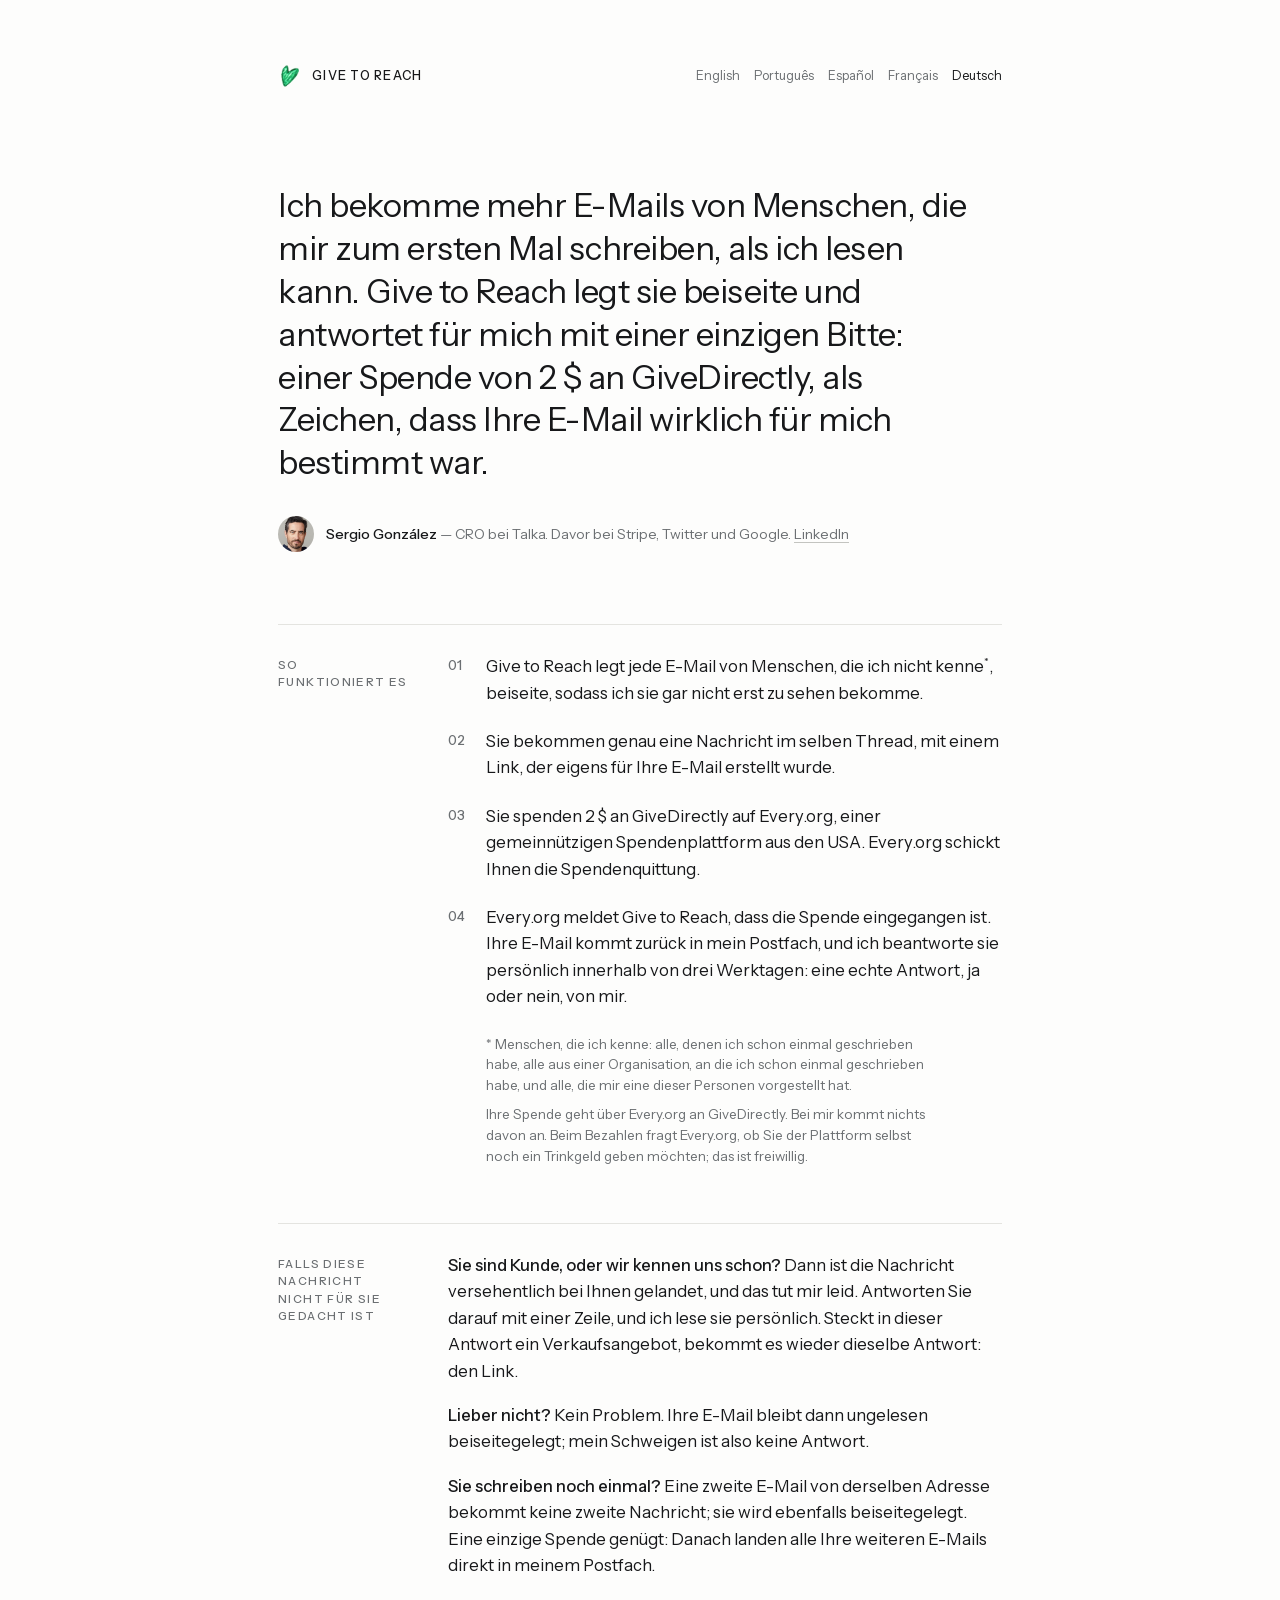
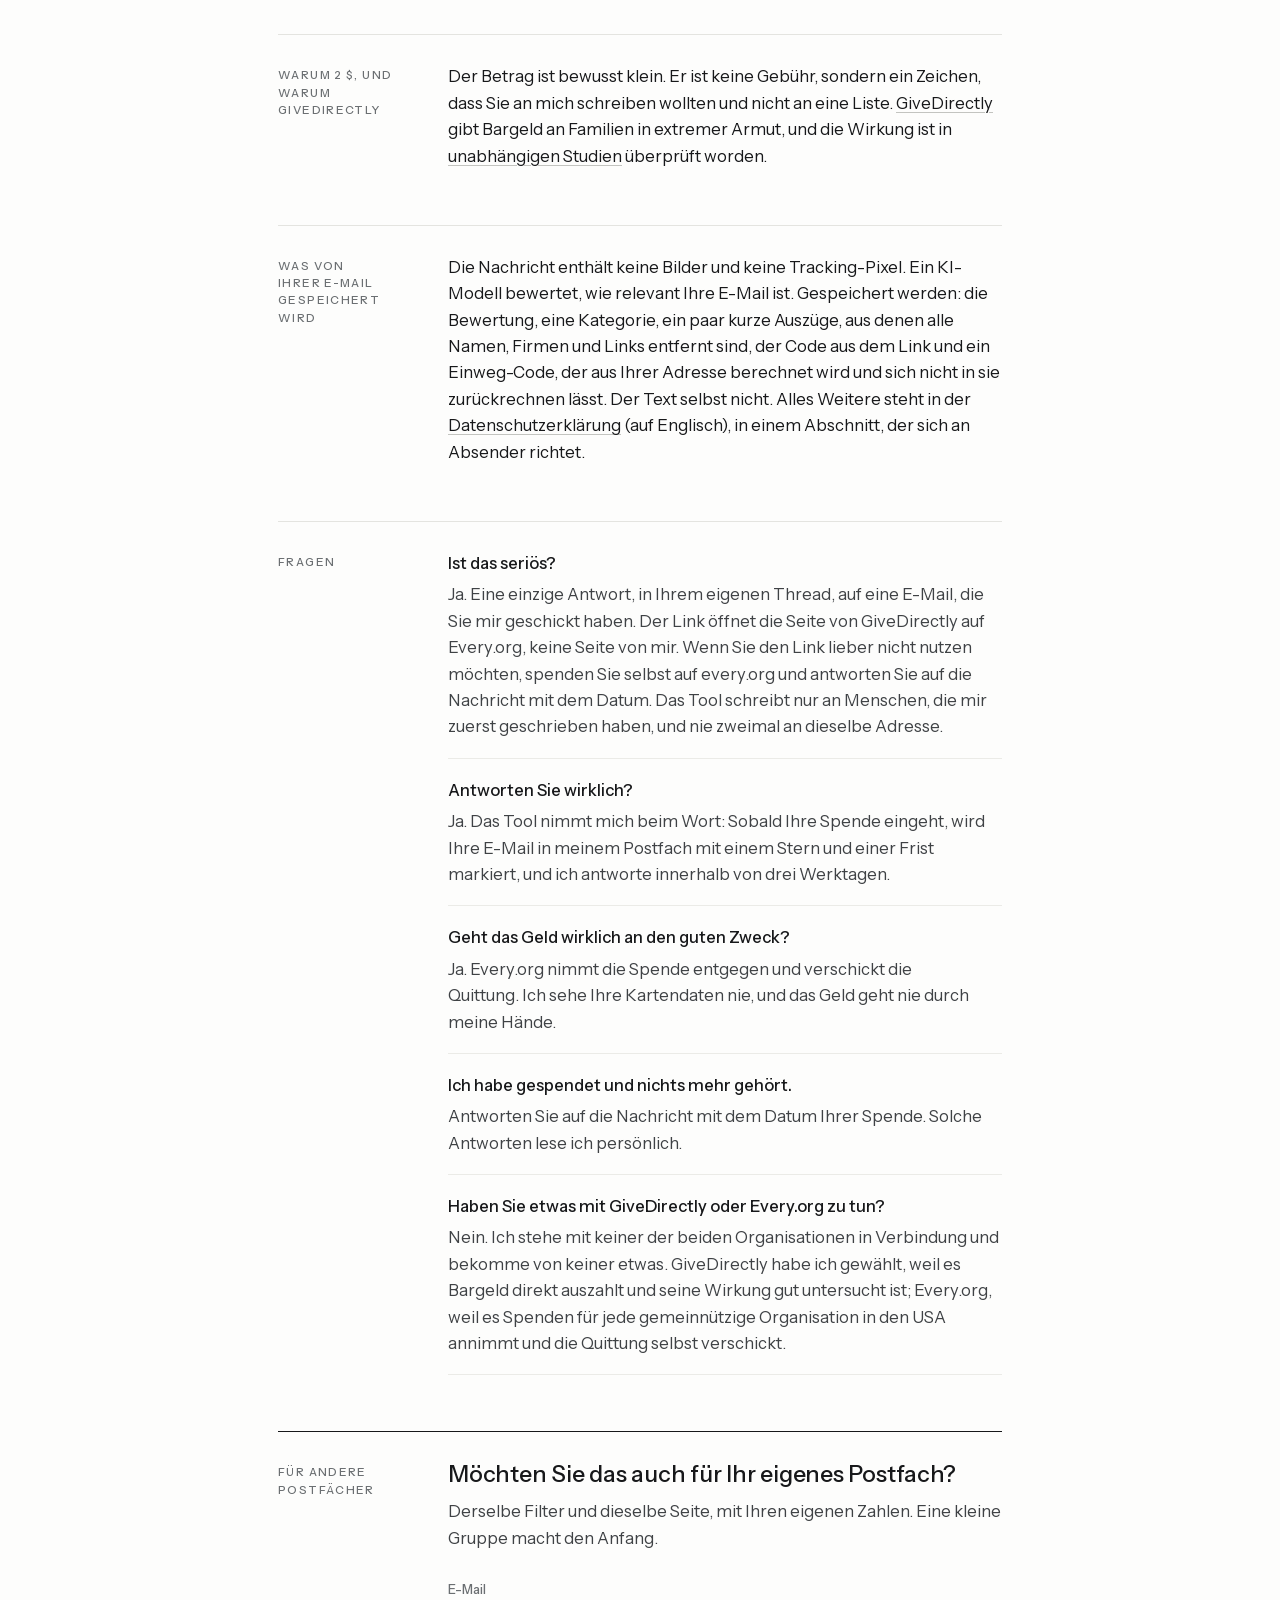
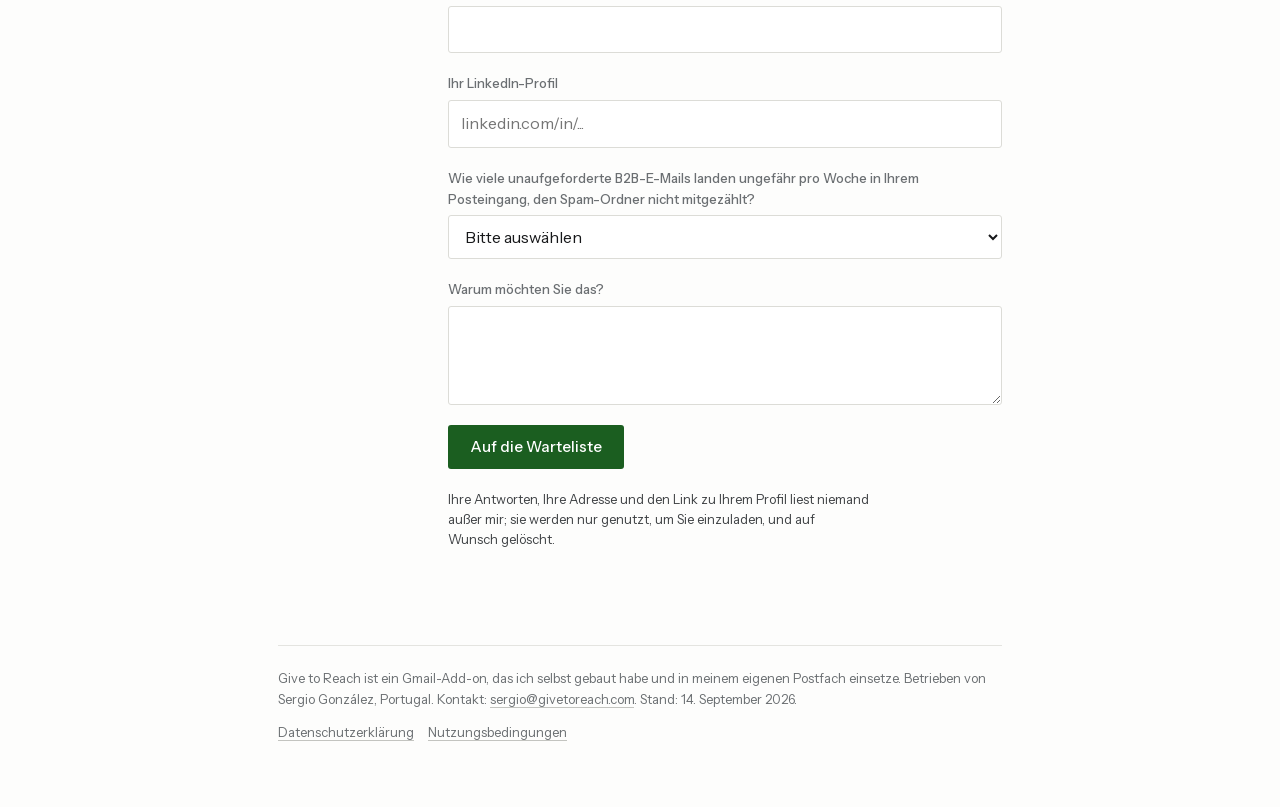
==== commit 2d0eb673: "Sergio's redesign: one stylesheet for every page, the new homepage, the legal pages re-wrapped aroun" ====
--- a/de/index.html
+++ b/de/index.html
@@ -6,165 +6,136 @@
 <title>Give to Reach</title>
 <meta name="description" content="Eine Spende von 2 $ an GiveDirectly als Zeichen, dass Ihre E-Mail wirklich für mich bestimmt war. Wie Give to Reach funktioniert und was von Ihrer E-Mail gespeichert wird.">
 <link rel="icon" href="../logo/give-to-reach-logo-32.png">
-<style>
-  * { margin: 0; padding: 0; box-sizing: border-box; }
-  html { -webkit-text-size-adjust: 100%; }
-  body { font-family: -apple-system, BlinkMacSystemFont, 'Segoe UI', Helvetica, Arial, sans-serif; font-size: 17px; line-height: 1.6; color: #1a1a1a; background: #fff; padding: 44px 20px 56px; }
-  img { display: block; max-width: 100%; }
-  a { color: #1b5e20; text-decoration: underline; text-decoration-thickness: 1px; text-underline-offset: 2px; }
-  a:hover { color: #164a1a; }
-  a:focus-visible { outline: 3px solid #2e7d32; outline-offset: 3px; }
-  strong { font-weight: 600; }
-  .container { max-width: 600px; margin: 0 auto; }
-  .lang { text-align: center; font-size: 13px; color: #777; margin-bottom: 18px; }
-  .lang a { color: #777; margin: 0 4px; }
-  .brand { display: flex; align-items: center; justify-content: center; gap: 12px; margin-bottom: 14px; }
-  .brand img { width: 44px; height: 44px; }
-  h1 { font-size: 34px; font-weight: 700; letter-spacing: -0.6px; line-height: 1.1; }
-  .intro { font-size: 19px; line-height: 1.5; color: #3d3d3d; text-align: center; margin: 0 0 22px; }
-  .profile { display: flex; align-items: center; justify-content: center; gap: 14px; margin: 0 0 40px; }
-  .profile img { width: 52px; height: 52px; border-radius: 50%; object-fit: cover; flex: none; }
-  .profile h3 { font-size: 16px; font-weight: 600; line-height: 1.3; }
-  .profile p { font-size: 14px; line-height: 1.45; color: #5f5f5f; }
-  .card { border-top: 1px solid #e4e7e4; padding-top: 26px; margin-bottom: 34px; }
-  .card h2 { font-size: 21px; font-weight: 600; letter-spacing: -0.2px; line-height: 1.3; margin-bottom: 12px; }
-  .card p, .card li { margin-bottom: 12px; }
-  .card p:last-child, .card li:last-child { margin-bottom: 0; }
-  .card ol { padding-left: 22px; }
-  .card.how { border-top: 0; background: #f4f6f4; border-radius: 14px; padding: 24px 26px 22px; margin-bottom: 12px; }
-  .how h2 { margin-bottom: 16px; }
-  .how ol { list-style: none; padding-left: 0; counter-reset: step; }
-  .how li { position: relative; padding-left: 42px; margin-bottom: 14px; counter-increment: step; }
-  .how li::before { content: counter(step); position: absolute; left: 0; top: 0; width: 27px; height: 27px; border-radius: 50%; background: #1b5e20; color: #fff; font-size: 14px; font-weight: 700; line-height: 27px; text-align: center; }
-  .banner { background: #e8f5e9; color: #1b5e20; border-radius: 10px; padding: 14px 18px; margin-bottom: 36px; font-size: 16px; font-weight: 600; line-height: 1.5; }
-  .how .known { margin-top: 14px; }
-  sup { font-size: 0.75em; line-height: 0; }
-  .faq dt { font-weight: 600; margin-top: 18px; }
-  .faq dt:first-of-type { margin-top: 0; }
-  .faq dd { margin-top: 4px; }
-  .card.waitlist { border: 1px solid #bcd9bf; border-radius: 14px; background: #f7fbf7; padding: 26px 28px; margin-top: 52px; margin-bottom: 0; }
-  .card .eyebrow { font-size: 13px; font-weight: 600; text-transform: uppercase; letter-spacing: 0.6px; color: #1b5e20; margin-bottom: 8px; }
-  .button { display: inline-block; background: #1b5e20; color: #fff; text-decoration: none; font-size: 16px; font-weight: 600; line-height: 1.2; padding: 14px 24px; border-radius: 10px; margin: 6px 0 2px; }
-  .button:hover { background: #164a1a; color: #fff; }
-  .small { font-size: 14px; line-height: 1.5; color: #5f5f5f; }
-  form.wl { margin-top: 14px; }
-  form.wl label { display: block; font-size: 14px; font-weight: 600; color: #1a1a1a; margin: 12px 0 4px; }
-  form.wl input, form.wl select, form.wl textarea { width: 100%; font: inherit; font-size: 16px; color: #1a1a1a; background: #fff; border: 1px solid #bcd9bf; border-radius: 8px; padding: 10px 12px; }
-  form.wl textarea { min-height: 84px; resize: vertical; }
-  form.wl input:focus, form.wl select:focus, form.wl textarea:focus { outline: 2px solid #1b5e20; outline-offset: 1px; border-color: #1b5e20; }
-  form.wl .hp { position: absolute; left: -10000px; top: auto; width: 1px; height: 1px; overflow: hidden; }
-  form.wl button.button { border: 0; cursor: pointer; font-family: inherit; margin-top: 16px; }
-  form.wl + .small { margin-top: 12px; }
-  footer { margin-top: 44px; padding-top: 20px; border-top: 1px solid #e4e7e4; text-align: center; font-size: 14px; line-height: 1.5; color: #666; }
-  footer p { margin-bottom: 6px; }
-  @media (max-width: 480px) {
-    body { font-size: 16px; padding: 28px 18px 48px; }
-    h1 { font-size: 28px; }
-    .brand img { width: 38px; height: 38px; }
-    .intro { font-size: 17px; text-align: left; margin-bottom: 20px; }
-    .profile { justify-content: flex-start; margin-bottom: 32px; }
-    .card { padding-top: 22px; margin-bottom: 28px; }
-    .card h2 { font-size: 19px; }
-    .card.how { padding: 20px 18px 18px; border-radius: 12px; }
-    .how li { padding-left: 38px; }
-    .how li::before { width: 26px; height: 26px; line-height: 26px; font-size: 13px; }
-    .banner { padding: 12px 16px; font-size: 15px; margin-bottom: 30px; }
-    .card.waitlist { padding: 22px 18px; margin-top: 40px; }
-    .button { display: block; text-align: center; }
-    form.wl button.button { width: 100%; }
-  }
-</style>
+<link rel="stylesheet" href="../styles.css">
 </head>
 <body>
-<div class="container">
-  <p class="lang"><a href="../">English</a> · <a href="../pt/">Português</a> · <a href="../es/">Español</a> · <a href="../fr/">Français</a> · <span>Deutsch</span></p>
-  <div class="brand"><img src="../logo/give-to-reach-logo-128.png" alt=""><h1>Give to Reach</h1></div>
-  <p class="intro">Ich bekomme mehr E-Mails von Menschen, die mir zum ersten Mal schreiben, als ich lesen kann. Give to Reach legt sie beiseite und antwortet für mich mit einer einzigen Bitte: einer Spende von 2 $ an GiveDirectly, als Zeichen, dass Ihre E-Mail wirklich für mich bestimmt war.</p>
-  <div class="profile">
-    <img src="../sergio-320.jpg" alt="Sergio González">
+<div class="wrap">
+
+  <header class="top">
+    <a class="mark" href="../"><img src="../logo/give-to-reach-logo-128.png" alt=""><span>Give to Reach</span></a>
+    <nav class="langs"><a href="../">English</a> <a href="../pt/">Português</a> <a href="../es/">Español</a> <a href="../fr/">Français</a> <span>Deutsch</span></nav>
+  </header>
+
+  <section class="hero">
+    <h1 class="lede">Ich bekomme mehr E-Mails von Menschen, die mir zum ersten Mal schreiben, als ich lesen kann. Give to Reach legt sie beiseite und antwortet für mich mit einer einzigen Bitte: einer Spende von 2 $ an GiveDirectly, als Zeichen, dass Ihre E-Mail wirklich für mich bestimmt war.</h1>
+    <div class="byline">
+      <img src="../sergio-320.jpg" alt="Sergio González">
+      <p><strong>Sergio González</strong> — CRO bei Talka. Davor bei Stripe, Twitter und Google. <a href="https://www.linkedin.com/in/sgonzalezalonso/" target="_blank" rel="noopener">LinkedIn</a></p>
+    </div>
+  </section>
+
+  <section class="row">
+    <h2>So funktioniert es</h2>
     <div>
-      <h3>Sergio González</h3>
-      <p>CRO bei Talka. Davor bei Stripe, Twitter und Google. <a href="https://www.linkedin.com/in/sgonzalezalonso/" target="_blank" rel="noopener">LinkedIn</a></p>
+      <ol class="steps">
+        <li>Give to Reach legt jede E-Mail von Menschen, die ich nicht kenne<sup>*</sup>, beiseite, sodass ich sie gar nicht erst zu sehen bekomme.</li>
+        <li>Sie bekommen genau eine Nachricht im selben Thread, mit einem Link, der eigens für Ihre E-Mail erstellt wurde.</li>
+        <li>Sie spenden 2 $ an GiveDirectly auf Every.org, einer gemeinnützigen Spendenplattform aus den USA. Every.org schickt Ihnen die Spendenquittung.</li>
+        <li>Every.org meldet Give to Reach, dass die Spende eingegangen ist. Ihre E-Mail kommt zurück in mein Postfach, und ich beantworte sie persönlich innerhalb von drei Werktagen: eine echte Antwort, ja oder nein, von mir.</li>
+      </ol>
+      <div class="notes">
+        <p>* Menschen, die ich kenne: alle, denen ich schon einmal geschrieben habe, alle aus einer Organisation, an die ich schon einmal geschrieben habe, und alle, die mir eine dieser Personen vorgestellt hat.</p>
+        <p>Ihre Spende geht über Every.org an GiveDirectly. Bei mir kommt nichts davon an. Beim Bezahlen fragt Every.org, ob Sie der Plattform selbst noch ein Trinkgeld geben möchten; das ist freiwillig.</p>
+      </div>
     </div>
-  </div>
+  </section>
 
-  <div class="card how">
-    <h2>So funktioniert es</h2>
-    <ol>
-      <li>Give to Reach legt jede E-Mail von Menschen, die ich nicht kenne<sup>*</sup>, beiseite, sodass ich sie gar nicht erst zu sehen bekomme.</li>
-      <li>Sie bekommen genau eine Nachricht im selben Thread, mit einem Link, der eigens für Ihre E-Mail erstellt wurde.</li>
-      <li>Sie spenden 2 $ an GiveDirectly auf Every.org, einer gemeinnützigen Spendenplattform aus den USA. Every.org schickt Ihnen die Spendenquittung.</li>
-      <li>Every.org meldet Give to Reach, dass die Spende eingegangen ist. Ihre E-Mail kommt zurück in mein Postfach, und ich beantworte sie persönlich innerhalb von drei Werktagen: eine echte Antwort, ja oder nein, von mir.</li>
-    </ol>
-    <p class="small known">* Menschen, die ich kenne: alle, denen ich schon einmal geschrieben habe, alle aus einer Organisation, an die ich schon einmal geschrieben habe, und alle, die mir eine dieser Personen vorgestellt hat.</p>
-  </div>
-  <div class="banner">Ihre Spende geht über Every.org an GiveDirectly. Bei mir kommt nichts davon an. Beim Bezahlen fragt Every.org, ob Sie der Plattform selbst noch ein Trinkgeld geben möchten; das ist freiwillig.</div>
+  <section class="row">
+    <h2>Falls diese Nachricht nicht für Sie gedacht ist</h2>
+    <div class="prose">
+      <p><strong>Sie sind Kunde, oder wir kennen uns schon?</strong> Dann ist die Nachricht versehentlich bei Ihnen gelandet, und das tut mir leid. Antworten Sie darauf mit einer Zeile, und ich lese sie persönlich. Steckt in dieser Antwort ein Verkaufsangebot, bekommt es wieder dieselbe Antwort: den Link.</p>
+      <p><strong>Lieber nicht?</strong> Kein Problem. Ihre E-Mail bleibt dann ungelesen beiseitegelegt; mein Schweigen ist also keine Antwort.</p>
+      <p><strong>Sie schreiben noch einmal?</strong> Eine zweite E-Mail von derselben Adresse bekommt keine zweite Nachricht; sie wird ebenfalls beiseitegelegt. Eine einzige Spende genügt: Danach landen alle Ihre weiteren E-Mails direkt in meinem Postfach.</p>
+    </div>
+  </section>
 
-  <div class="card">
-    <h2>Falls diese Nachricht nicht für Sie gedacht ist</h2>
-    <p><strong>Sie sind Kunde, oder wir kennen uns schon?</strong> Dann ist die Nachricht versehentlich bei Ihnen gelandet, und das tut mir leid. Antworten Sie darauf mit einer Zeile, und ich lese sie persönlich. Steckt in dieser Antwort ein Verkaufsangebot, bekommt es wieder dieselbe Antwort: den Link.</p>
-    <p><strong>Lieber nicht?</strong> Kein Problem. Ihre E-Mail bleibt dann ungelesen beiseitegelegt; mein Schweigen ist also keine Antwort.</p>
-    <p><strong>Sie schreiben noch einmal?</strong> Eine zweite E-Mail von derselben Adresse bekommt keine zweite Nachricht; sie wird ebenfalls beiseitegelegt. Eine einzige Spende genügt: Danach landen alle Ihre weiteren E-Mails direkt in meinem Postfach.</p>
-  </div>
+  <section class="row">
+    <h2>Warum 2 $, und warum GiveDirectly</h2>
+    <div class="prose">
+      <p>Der Betrag ist bewusst klein. Er ist keine Gebühr, sondern ein Zeichen, dass Sie an mich schreiben wollten und nicht an eine Liste. <a href="https://www.givedirectly.org/" target="_blank" rel="noopener">GiveDirectly</a> gibt Bargeld an Familien in extremer Armut, und die Wirkung ist in <a href="https://www.givedirectly.org/research-at-give-directly/" target="_blank" rel="noopener">unabhängigen Studien</a> überprüft worden.</p>
+    </div>
+  </section>
 
-  <div class="card">
-    <h2>Warum 2 $, und warum GiveDirectly</h2>
-    <p>Der Betrag ist bewusst klein. Er ist keine Gebühr, sondern ein Zeichen, dass Sie an mich schreiben wollten und nicht an eine Liste. <a href="https://www.givedirectly.org/" target="_blank" rel="noopener">GiveDirectly</a> gibt Bargeld an Familien in extremer Armut, und die Wirkung ist in <a href="https://www.givedirectly.org/research-at-give-directly/" target="_blank" rel="noopener">unabhängigen Studien</a> überprüft worden.</p>
-  </div>
+  <section class="row">
+    <h2>Was von Ihrer E-Mail gespeichert wird</h2>
+    <div class="prose">
+      <p>Die Nachricht enthält keine Bilder und keine Tracking-Pixel. Ein KI-Modell bewertet, wie relevant Ihre E-Mail ist. Gespeichert werden: die Bewertung, eine Kategorie, ein paar kurze Auszüge, aus denen alle Namen, Firmen und Links entfernt sind, der Code aus dem Link und ein Einweg-Code, der aus Ihrer Adresse berechnet wird und sich nicht in sie zurückrechnen lässt. Der Text selbst nicht. Alles Weitere steht in der <a href="../privacy/">Datenschutzerklärung</a> (auf Englisch), in einem Abschnitt, der sich an Absender richtet.</p>
+    </div>
+  </section>
 
-  <div class="card">
-    <h2>Was von Ihrer E-Mail gespeichert wird</h2>
-    <p>Die Nachricht enthält keine Bilder und keine Tracking-Pixel. Ein KI-Modell bewertet, wie relevant Ihre E-Mail ist. Gespeichert werden: die Bewertung, eine Kategorie, ein paar kurze Auszüge, aus denen alle Namen, Firmen und Links entfernt sind, der Code aus dem Link und ein Einweg-Code, der aus Ihrer Adresse berechnet wird und sich nicht in sie zurückrechnen lässt. Der Text selbst nicht. Alles Weitere steht in der <a href="../privacy/">Datenschutzerklärung</a> (auf Englisch), in einem Abschnitt, der sich an Absender richtet.</p>
-  </div>
+  <section class="row">
+    <h2>Fragen</h2>
+    <dl class="faq">
+      <div class="qa">
+        <dt>Ist das seriös?</dt>
+        <dd>Ja. Eine einzige Antwort, in Ihrem eigenen Thread, auf eine E-Mail, die Sie mir geschickt haben. Der Link öffnet die Seite von GiveDirectly auf Every.org, keine Seite von mir. Wenn Sie den Link lieber nicht nutzen möchten, spenden Sie selbst auf every.org und antworten Sie auf die Nachricht mit dem Datum. Das Tool schreibt nur an Menschen, die mir zuerst geschrieben haben, und nie zweimal an dieselbe Adresse.</dd>
+      </div>
+      <div class="qa">
+        <dt>Antworten Sie wirklich?</dt>
+        <dd>Ja. Das Tool nimmt mich beim Wort: Sobald Ihre Spende eingeht, wird Ihre E-Mail in meinem Postfach mit einem Stern und einer Frist markiert, und ich antworte innerhalb von drei Werktagen.</dd>
+      </div>
+      <div class="qa">
+        <dt>Geht das Geld wirklich an den guten Zweck?</dt>
+        <dd>Ja. Every.org nimmt die Spende entgegen und verschickt die Quittung. Ich sehe Ihre Kartendaten nie, und das Geld geht nie durch meine Hände.</dd>
+      </div>
+      <div class="qa">
+        <dt>Ich habe gespendet und nichts mehr gehört.</dt>
+        <dd>Antworten Sie auf die Nachricht mit dem Datum Ihrer Spende. Solche Antworten lese ich persönlich.</dd>
+      </div>
+      <div class="qa">
+        <dt>Haben Sie etwas mit GiveDirectly oder Every.org zu tun?</dt>
+        <dd>Nein. Ich stehe mit keiner der beiden Organisationen in Verbindung und bekomme von keiner etwas. GiveDirectly habe ich gewählt, weil es Bargeld direkt auszahlt und seine Wirkung gut untersucht ist; Every.org, weil es Spenden für jede gemeinnützige Organisation in den USA annimmt und die Quittung selbst verschickt.</dd>
+      </div>
+    </dl>
+  </section>
 
-  <div class="card faq">
-    <h2>Fragen</h2>
-    <dl>
-      <dt>Ist das seriös?</dt>
-      <dd>Ja. Eine einzige Antwort, in Ihrem eigenen Thread, auf eine E-Mail, die Sie mir geschickt haben. Der Link öffnet die Seite von GiveDirectly auf Every.org, keine Seite von mir. Wenn Sie den Link lieber nicht nutzen möchten, spenden Sie selbst auf every.org und antworten Sie auf die Nachricht mit dem Datum. Das Tool schreibt nur an Menschen, die mir zuerst geschrieben haben, und nie zweimal an dieselbe Adresse.</dd>
-      <dt>Antworten Sie wirklich?</dt>
-      <dd>Ja. Das Tool nimmt mich beim Wort: Sobald Ihre Spende eingeht, wird Ihre E-Mail in meinem Postfach mit einem Stern und einer Frist markiert, und ich antworte innerhalb von drei Werktagen.</dd>
-      <dt>Geht das Geld wirklich an den guten Zweck?</dt>
-      <dd>Ja. Every.org nimmt die Spende entgegen und verschickt die Quittung. Ich sehe Ihre Kartendaten nie, und das Geld geht nie durch meine Hände.</dd>
-      <dt>Ich habe gespendet und nichts mehr gehört.</dt>
-      <dd>Antworten Sie auf die Nachricht mit dem Datum Ihrer Spende. Solche Antworten lese ich persönlich.</dd>
-      <dt>Haben Sie etwas mit GiveDirectly oder Every.org zu tun?</dt>
-      <dd>Nein. Ich stehe mit keiner der beiden Organisationen in Verbindung und bekomme von keiner etwas. GiveDirectly habe ich gewählt, weil es Bargeld direkt auszahlt und seine Wirkung gut untersucht ist; Every.org, weil es Spenden für jede gemeinnützige Organisation in den USA annimmt und die Quittung selbst verschickt.</dd>
-    </dl>
-  </div>
+  <section class="row wl">
+    <h2>Für andere Postfächer</h2>
+    <div>
+      <h3>Möchten Sie das auch für Ihr eigenes Postfach?</h3>
+      <p>Derselbe Filter und dieselbe Seite, mit Ihren eigenen Zahlen. Eine kleine Gruppe macht den Anfang.</p>
+      <form class="wl" method="post" action="https://give-to-reach-relay.sergigon.workers.dev/waitlist">
+        <input type="hidden" name="lang" value="de">
+        <input type="hidden" name="t" value="">
+        <p class="hp" aria-hidden="true"><label>Website <input type="text" name="website" tabindex="-1" autocomplete="off"></label></p>
+        <div class="field">
+          <label for="wl-email">E-Mail</label>
+          <input id="wl-email" type="email" name="email" maxlength="200" required autocomplete="email">
+        </div>
+        <div class="field">
+          <label for="wl-linkedin">Ihr LinkedIn-Profil</label>
+          <input id="wl-linkedin" type="text" name="linkedin" maxlength="200" required inputmode="url" autocomplete="off" placeholder="linkedin.com/in/..." pattern="\s*(https?://)?([a-z]{1,3}\.)?linkedin\.com/in/[^\s\/?#]+/?([?#].*)?\s*" title="linkedin.com/in/your-name">
+        </div>
+        <div class="field">
+          <label for="wl-volume">Wie viele unaufgeforderte B2B-E-Mails landen ungefähr pro Woche in Ihrem Posteingang, den Spam-Ordner nicht mitgezählt?</label>
+          <select id="wl-volume" name="volume" required>
+            <option value="" selected disabled>Bitte auswählen</option>
+            <option value="lt5">weniger als 5</option>
+            <option value="5to20">5 bis 20</option>
+            <option value="20to50">20 bis 50</option>
+            <option value="gt50">mehr als 50</option>
+          </select>
+        </div>
+        <div class="field">
+          <label for="wl-why">Warum möchten Sie das?</label>
+          <textarea id="wl-why" name="why" maxlength="1000" rows="3" required></textarea>
+        </div>
+        <div><button class="button" type="submit">Auf die Warteliste</button></div>
+        <p class="fine">Ihre Antworten, Ihre Adresse und den Link zu Ihrem Profil liest niemand außer mir; sie werden nur genutzt, um Sie einzuladen, und auf Wunsch gelöscht.</p>
+      </form>
+    </div>
+  </section>
 
-  <div class="card waitlist">
-    <p class="eyebrow">Für andere Postfächer</p>
-    <h2>Möchten Sie das auch für Ihr eigenes Postfach?</h2>
-    <p>Derselbe Filter und dieselbe Seite, mit Ihren eigenen Zahlen. Eine kleine Gruppe macht den Anfang.</p>
-    <form class="wl" method="post" action="https://give-to-reach-relay.sergigon.workers.dev/waitlist">
-      <input type="hidden" name="lang" value="de">
-      <input type="hidden" name="t" value="">
-      <p class="hp" aria-hidden="true"><label>Website <input type="text" name="website" tabindex="-1" autocomplete="off"></label></p>
-      <label for="wl-email">E-Mail</label>
-      <input id="wl-email" type="email" name="email" maxlength="200" required autocomplete="email">
-      <label for="wl-linkedin">Ihr LinkedIn-Profil</label>
-      <input id="wl-linkedin" type="text" name="linkedin" maxlength="200" required inputmode="url" autocomplete="off" placeholder="linkedin.com/in/..." pattern="\s*(https?://)?([a-z]{1,3}\.)?linkedin\.com/in/[^\s\/?#]+/?([?#].*)?\s*" title="linkedin.com/in/your-name">
-      <label for="wl-volume">Wie viele unaufgeforderte B2B-E-Mails landen ungefähr pro Woche in Ihrem Posteingang, den Spam-Ordner nicht mitgezählt?</label>
-      <select id="wl-volume" name="volume" required>
-        <option value="" selected disabled>Bitte auswählen</option>
-        <option value="lt5">weniger als 5</option>
-        <option value="5to20">5 bis 20</option>
-        <option value="20to50">20 bis 50</option>
-        <option value="gt50">mehr als 50</option>
-      </select>
-      <label for="wl-why">Warum möchten Sie das?</label>
-      <textarea id="wl-why" name="why" maxlength="1000" rows="3" required></textarea>
-      <button class="button" type="submit">Auf die Warteliste</button>
-    </form>
-    <script>document.querySelector('form.wl input[name="t"]').value = Date.now();</script>
-    <p class="small">Ihre Antworten, Ihre Adresse und den Link zu Ihrem Profil liest niemand außer mir; sie werden nur genutzt, um Sie einzuladen, und auf Wunsch gelöscht.</p>
-  </div>
-
-  <footer>
-    <p><a href="../privacy/">Datenschutzerklärung</a> &middot; <a href="../terms/">Nutzungsbedingungen</a></p>
+  <footer class="site">
     <p>Give to Reach ist ein Gmail-Add-on, das ich selbst gebaut habe und in meinem eigenen Postfach einsetze. Betrieben von Sergio González, Portugal. Kontakt: <a href="mailto:sergio@givetoreach.com">sergio@givetoreach.com</a>. Stand: 14. September 2026.</p>
+    <p class="links"><a href="../privacy/">Datenschutzerklärung</a> <a href="../terms/">Nutzungsbedingungen</a></p>
   </footer>
 </div>
+<script>
+  document.querySelectorAll('form.wl input[name="t"]').forEach(function (i) { i.value = Date.now(); });
+  document.querySelectorAll('form.wl').forEach(function (f) {
+    f.addEventListener('submit', function () { f.querySelector('input[name="t"]').value = Date.now(); });
+  });
+</script>
 </body>
 </html>
--- a/styles.css
+++ b/styles.css
@@ -0,0 +1,171 @@
+@font-face {
+  font-family: 'Instrument Sans';
+  font-style: normal;
+  font-weight: 400;
+  font-stretch: 100%;
+  font-display: swap;
+  src: url(fonts/instrument-sans-latin-ext.woff2) format('woff2');
+  unicode-range: U+0100-02BA, U+02BD-02C5, U+02C7-02CC, U+02CE-02D7, U+02DD-02FF, U+0304, U+0308, U+0329, U+1D00-1DBF, U+1E00-1E9F, U+1EF2-1EFF, U+2020, U+20A0-20AB, U+20AD-20C0, U+2113, U+2C60-2C7F, U+A720-A7FF;
+}
+@font-face {
+  font-family: 'Instrument Sans';
+  font-style: normal;
+  font-weight: 400;
+  font-stretch: 100%;
+  font-display: swap;
+  src: url(fonts/instrument-sans-latin.woff2) format('woff2');
+  unicode-range: U+0000-00FF, U+0131, U+0152-0153, U+02BB-02BC, U+02C6, U+02DA, U+02DC, U+0304, U+0308, U+0329, U+2000-206F, U+20AC, U+2122, U+2191, U+2193, U+2212, U+2215, U+FEFF, U+FFFD;
+}
+@font-face {
+  font-family: 'Instrument Sans';
+  font-style: normal;
+  font-weight: 500;
+  font-stretch: 100%;
+  font-display: swap;
+  src: url(fonts/instrument-sans-latin-ext.woff2) format('woff2');
+  unicode-range: U+0100-02BA, U+02BD-02C5, U+02C7-02CC, U+02CE-02D7, U+02DD-02FF, U+0304, U+0308, U+0329, U+1D00-1DBF, U+1E00-1E9F, U+1EF2-1EFF, U+2020, U+20A0-20AB, U+20AD-20C0, U+2113, U+2C60-2C7F, U+A720-A7FF;
+}
+@font-face {
+  font-family: 'Instrument Sans';
+  font-style: normal;
+  font-weight: 500;
+  font-stretch: 100%;
+  font-display: swap;
+  src: url(fonts/instrument-sans-latin.woff2) format('woff2');
+  unicode-range: U+0000-00FF, U+0131, U+0152-0153, U+02BB-02BC, U+02C6, U+02DA, U+02DC, U+0304, U+0308, U+0329, U+2000-206F, U+20AC, U+2122, U+2191, U+2193, U+2212, U+2215, U+FEFF, U+FFFD;
+}
+
+/* Give to Reach — one stylesheet for every page.
+   Ink #17181a · muted #6b6f72 · rules #e4e4e0 / #ebebe7 · ground #fdfdfc · green #1b5e20 (the button, nothing else) */
+
+* { margin: 0; padding: 0; box-sizing: border-box; }
+html { -webkit-text-size-adjust: 100%; }
+body {
+  font-family: 'Instrument Sans', Helvetica, Arial, sans-serif;
+  font-size: 16.5px; line-height: 1.6; color: #17181a; background: #fdfdfc;
+  -webkit-font-smoothing: antialiased; text-wrap: pretty;
+}
+img { display: block; max-width: 100%; }
+a { color: #17181a; text-decoration: underline; text-decoration-thickness: 1px; text-underline-offset: 3px; text-decoration-color: #c3c4c0; }
+a:hover { text-decoration-color: #17181a; }
+a:focus-visible { outline: 2px solid #1b5e20; outline-offset: 3px; }
+strong { font-weight: 500; }
+sup { font-size: 0.7em; line-height: 0; }
+
+.wrap { max-width: 820px; margin: 0 auto; padding: clamp(28px, 5vw, 72px) clamp(20px, 5vw, 48px) 64px; }
+
+/* header */
+.top { display: flex; flex-wrap: wrap; gap: 16px 24px; align-items: center; justify-content: space-between; margin-bottom: clamp(48px, 9vw, 96px); }
+.mark { display: flex; align-items: center; gap: 10px; text-decoration: none; }
+.mark img { width: 24px; height: 24px; }
+.mark span { font-size: 12.5px; font-weight: 500; letter-spacing: 0.1em; text-transform: uppercase; }
+.langs { display: flex; flex-wrap: wrap; gap: 14px; font-size: 12.5px; color: #6b6f72; }
+.langs a { color: #6b6f72; text-decoration: none; }
+.langs a:hover { text-decoration: underline; }
+.langs span { color: #17181a; }
+
+/* hero */
+.hero { margin-bottom: clamp(40px, 7vw, 72px); }
+.lede { font-size: clamp(23px, 3.4vw, 33px); font-weight: 400; line-height: 1.3; letter-spacing: -0.015em; max-width: 21em; }
+.byline { display: flex; align-items: center; gap: 12px; margin-top: 32px; }
+.byline img { width: 36px; height: 36px; border-radius: 50%; object-fit: cover; flex: none; }
+.byline p { font-size: 14px; line-height: 1.45; color: #6b6f72; }
+.byline strong { color: #17181a; font-weight: 500; }
+.byline a { color: #6b6f72; }
+
+/* the section pattern: label column, then content */
+.row { border-top: 1px solid #e4e4e0; padding-top: 28px; display: flex; flex-wrap: wrap; gap: 24px 40px; margin-bottom: 56px; }
+.row > h2 { flex: 0 0 130px; font-size: 11.5px; font-weight: 500; letter-spacing: 0.12em; text-transform: uppercase; color: #6b6f72; line-height: 1.5; padding-top: 4px; }
+.row > div, .row > dl { flex: 1 1 340px; min-width: 0; }
+.row .prose { max-width: 34em; display: flex; flex-direction: column; gap: 18px; }
+
+/* numbered steps */
+.steps { list-style: none; counter-reset: step; display: flex; flex-direction: column; gap: 22px; max-width: 34em; }
+.steps li { counter-increment: step; position: relative; padding-left: 38px; }
+.steps li::before { content: counter(step, decimal-leading-zero); position: absolute; left: 0; top: 0; width: 20px; font-size: 13px; font-weight: 500; line-height: 1.85; color: #6b6f72; }
+.notes { display: flex; flex-direction: column; gap: 8px; margin-top: 24px; padding-left: 38px; font-size: 13.5px; line-height: 1.55; color: #6b6f72; max-width: 36em; }
+
+/* questions */
+.faq { max-width: 34em; }
+.faq .qa { padding: 18px 0; border-top: 1px solid #ebebe7; }
+.faq .qa:first-child { padding-top: 0; border-top: 0; }
+.faq .qa:last-child { border-bottom: 1px solid #ebebe7; }
+.faq dt { font-weight: 500; margin-bottom: 5px; }
+.faq dd { color: #3f4245; }
+
+/* waitlist */
+.row.wl { border-top-color: #17181a; margin-bottom: 0; }
+.row.wl h3 { font-size: clamp(19px, 2.4vw, 23px); font-weight: 500; letter-spacing: -0.01em; line-height: 1.3; margin-bottom: 8px; }
+.row.wl > div { max-width: 34em; }
+.row.wl p { color: #3f4245; }
+form.wl { margin-top: 28px; display: flex; flex-direction: column; gap: 20px; }
+form.wl .field { display: flex; flex-direction: column; gap: 6px; }
+form.wl label { font-size: 13px; font-weight: 500; color: #6b6f72; }
+form.wl input, form.wl select, form.wl textarea {
+  width: 100%; font: inherit; font-size: 16px; color: #17181a; background: #fff;
+  border: 1px solid #dcdcd7; border-radius: 3px; padding: 10px 12px;
+}
+form.wl textarea { min-height: 76px; resize: vertical; }
+form.wl input:focus, form.wl select:focus, form.wl textarea:focus { outline: none; border-color: #17181a; }
+form.wl .hp { position: absolute; left: -10000px; top: auto; width: 1px; height: 1px; overflow: hidden; }
+.button {
+  display: inline-block; background: #1b5e20; color: #fff; border: 0; cursor: pointer;
+  font: inherit; font-size: 15px; font-weight: 500; line-height: 1.2;
+  padding: 13px 22px; border-radius: 3px; text-decoration: none;
+}
+.button:hover { background: #174f1b; color: #fff; }
+.fine { font-size: 13px; line-height: 1.55; color: #6b6f72; max-width: 34em; }
+
+/* footer */
+footer.site {
+  margin-top: clamp(56px, 10vw, 96px); border-top: 1px solid #e4e4e0; padding-top: 22px;
+  display: flex; flex-wrap: wrap; gap: 12px 40px; justify-content: space-between;
+  font-size: 13px; line-height: 1.6; color: #6b6f72;
+}
+footer.site a { color: #6b6f72; }
+footer.site .links { display: flex; gap: 14px; }
+
+/* long-form pages: privacy, terms */
+.doc { max-width: 720px; }
+.doc h1 { font-size: clamp(28px, 4vw, 38px); font-weight: 500; letter-spacing: -0.02em; line-height: 1.15; margin-bottom: 10px; }
+.doc .meta { font-size: 13.5px; color: #6b6f72; margin-bottom: 40px; }
+.doc .meta em { font-style: normal; }
+.doc .meta a { color: #6b6f72; }
+.doc h2 { font-size: 18px; font-weight: 500; letter-spacing: -0.01em; line-height: 1.35; margin: 48px 0 14px; padding-top: 22px; border-top: 1px solid #e4e4e0; }
+.doc h3 { font-size: 15px; font-weight: 500; margin: 28px 0 8px; }
+.doc p { margin-bottom: 14px; }
+.doc ul, .doc ol { margin: 0 0 18px 20px; }
+.doc li { margin-bottom: 10px; }
+.doc li::marker { color: #9a9d9e; }
+.doc code { font-family: ui-monospace, SFMono-Regular, Menlo, Consolas, monospace; font-size: 12.5px; background: #f4f4f1; padding: 1px 5px; border-radius: 2px; word-break: break-all; }
+.doc .box { border: 1px solid #e4e4e0; border-radius: 3px; padding: 22px 24px; margin: 16px 0 32px; font-size: 15px; }
+.doc .contents strong { display: block; font-size: 11.5px; font-weight: 500; text-transform: uppercase; letter-spacing: 0.12em; color: #6b6f72; margin-bottom: 12px; }
+.doc .contents ol { margin: 0 0 0 20px; }
+.doc .contents li { margin-bottom: 6px; }
+.doc .disclosure { border: 1px solid #17181a; border-radius: 3px; padding: 18px 22px; margin: 16px 0 24px; }
+.doc .disclosure p:last-child { margin-bottom: 0; }
+.doc .scope { margin-bottom: 22px; }
+.doc .scope code { display: inline-block; margin-bottom: 5px; }
+.doc .toc { font-size: 15px; margin-bottom: 24px; }
+.doc .toc a { margin-right: 12px; white-space: nowrap; }
+.doc .placeholder { background: #f4f4f1; padding: 0 5px; border-radius: 2px; font-weight: 500; }
+.doc .end { margin-top: 48px; padding-top: 22px; border-top: 1px solid #e4e4e0; font-size: 13px; color: #6b6f72; }
+.doc .end a { color: #6b6f72; }
+.doc h2:first-of-type { margin-top: 0; }
+
+/* confirmation page */
+.thanks { max-width: 34em; padding-top: clamp(64px, 14vh, 140px); }
+.thanks h1 { font-size: clamp(26px, 3.6vw, 34px); font-weight: 400; letter-spacing: -0.015em; line-height: 1.2; margin-bottom: 20px; }
+.thanks p { color: #3f4245; margin-bottom: 14px; }
+.thanks .back { margin-top: 32px; font-size: 14px; }
+
+@media (max-width: 520px) {
+  body { font-size: 16px; }
+  .top { margin-bottom: 40px; }
+  .row { margin-bottom: 44px; }
+  .row > h2 { flex: 1 1 100%; }
+  .notes { padding-left: 0; }
+  .button { display: block; width: 100%; text-align: center; }
+  .doc h2 { margin-top: 36px; }
+  footer.site { gap: 14px; }
+}
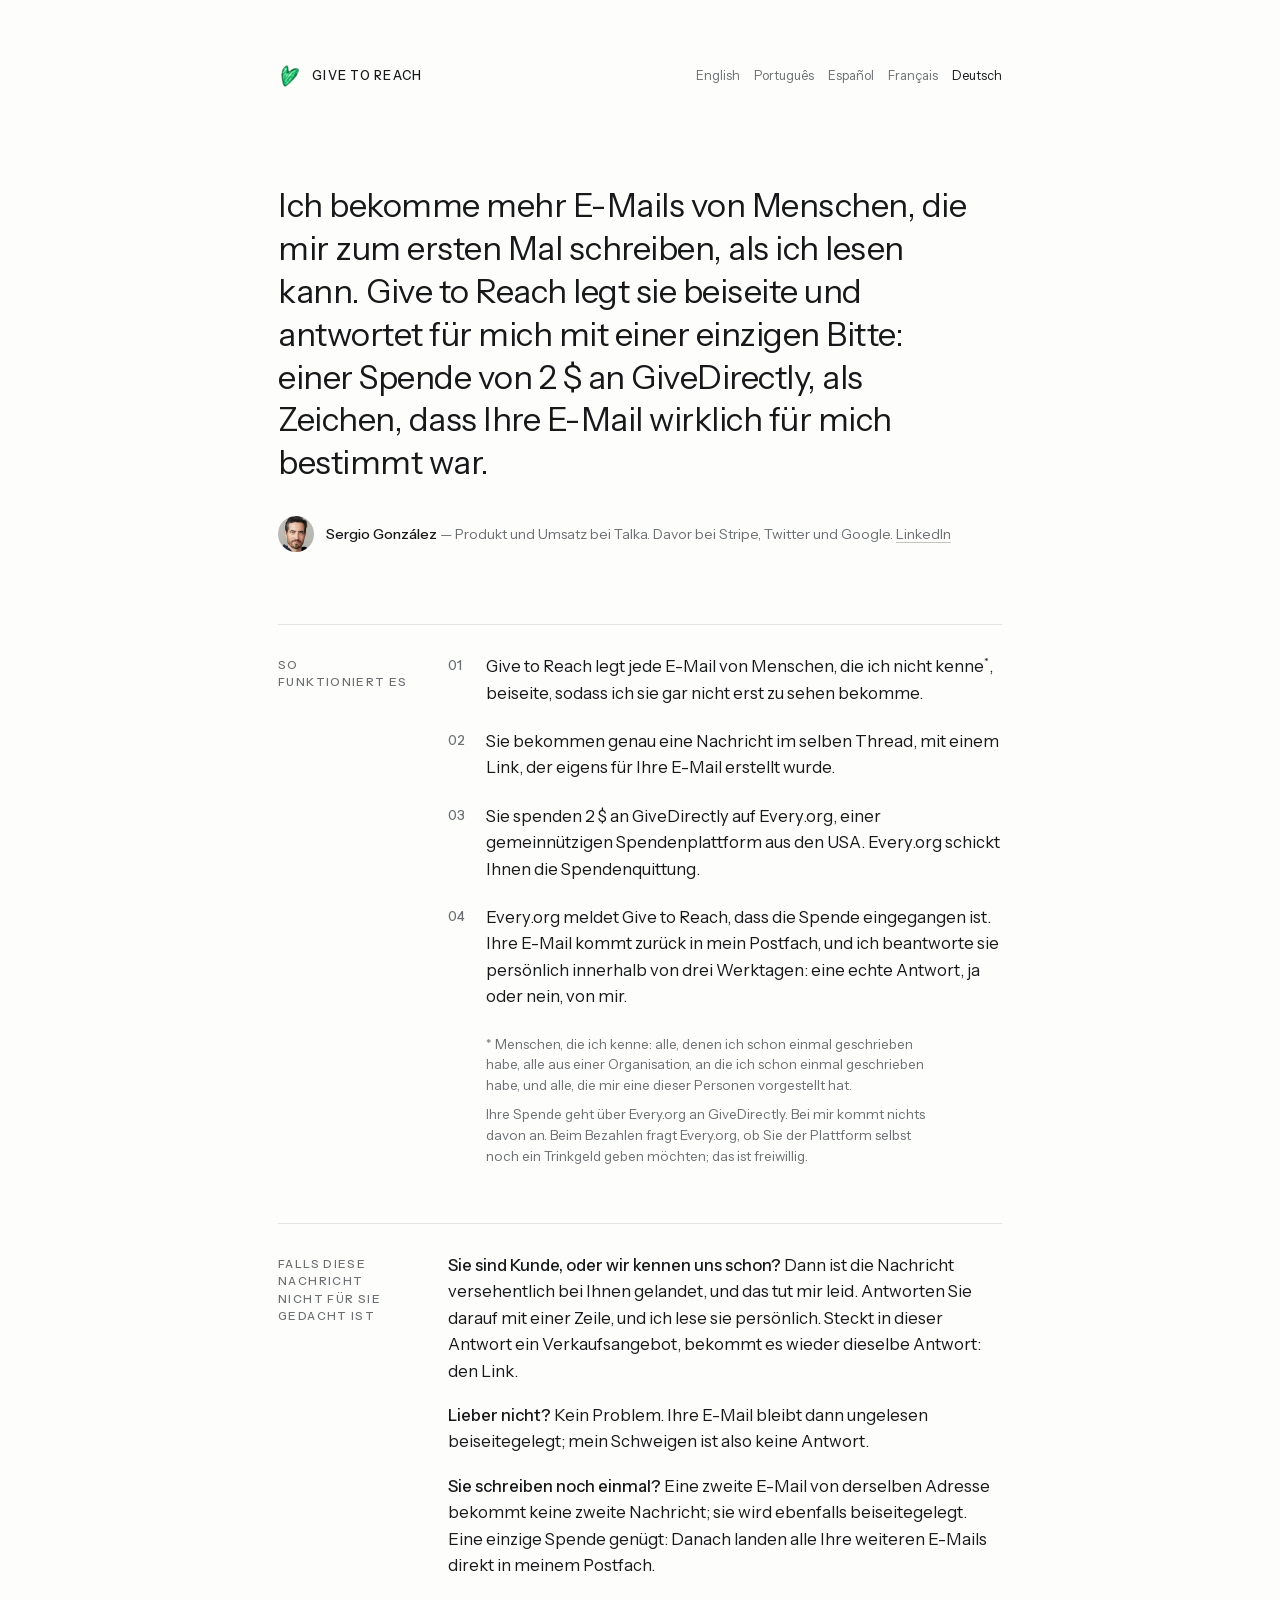
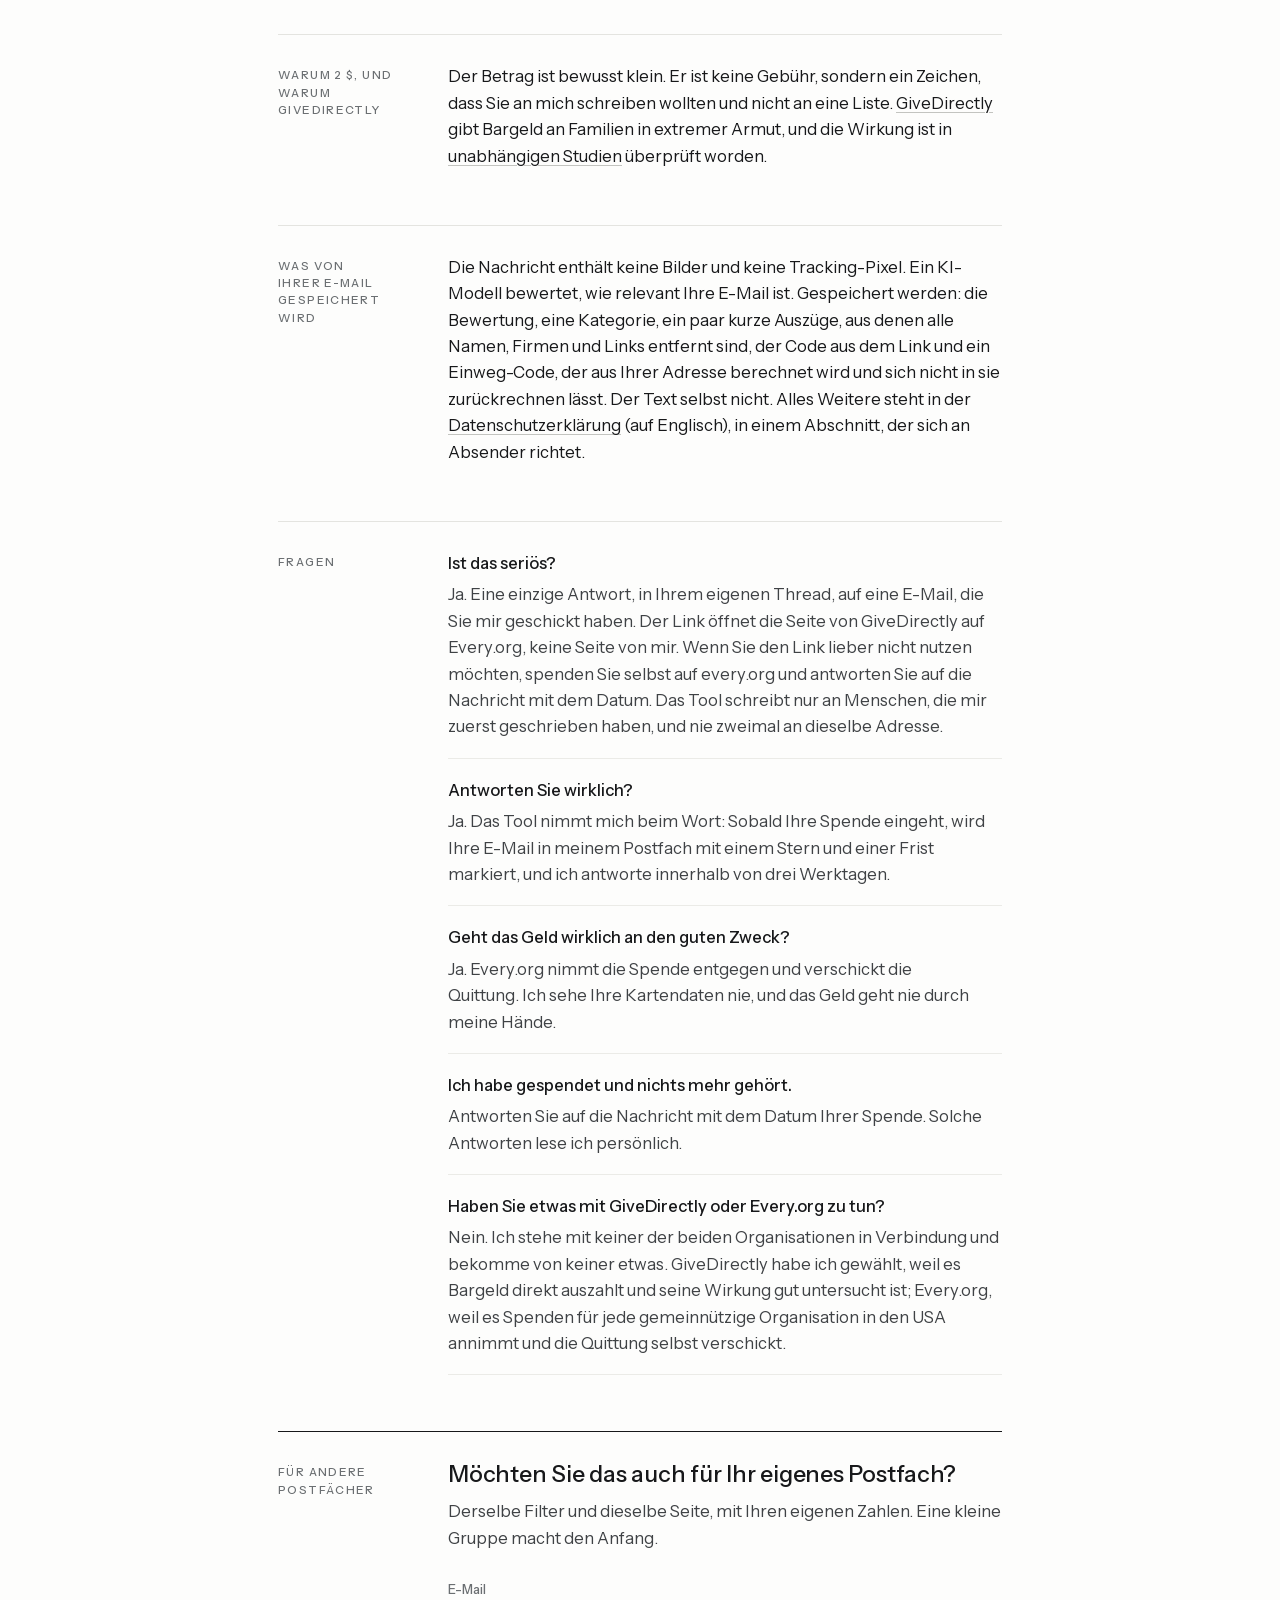
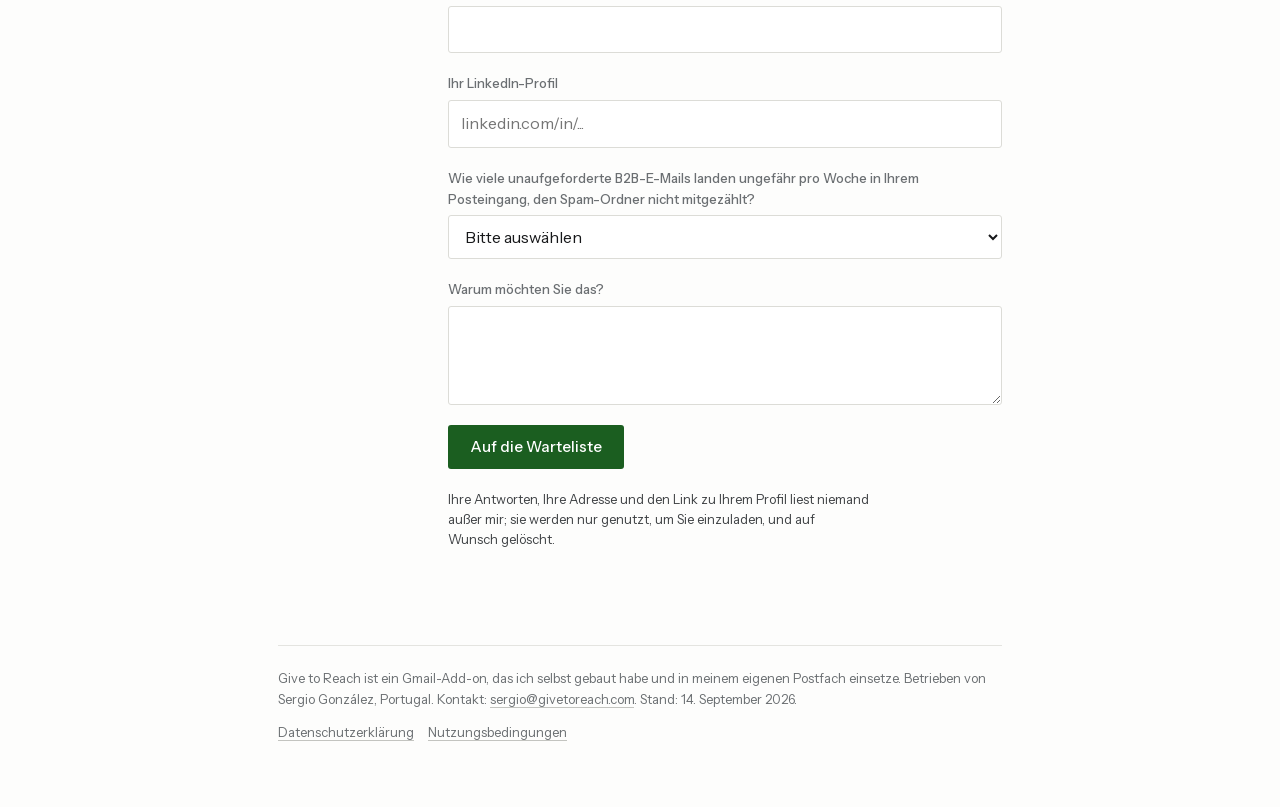
==== commit 8c711fa4: "The bio line: Product and Revenue at Talka, in all five languages Sergio's words for the English; th" ====
--- a/de/index.html
+++ b/de/index.html
@@ -20,7 +20,7 @@
     <h1 class="lede">Ich bekomme mehr E-Mails von Menschen, die mir zum ersten Mal schreiben, als ich lesen kann. Give to Reach legt sie beiseite und antwortet für mich mit einer einzigen Bitte: einer Spende von 2 $ an GiveDirectly, als Zeichen, dass Ihre E-Mail wirklich für mich bestimmt war.</h1>
     <div class="byline">
       <img src="../sergio-320.jpg" alt="Sergio González">
-      <p><strong>Sergio González</strong> — CRO bei Talka. Davor bei Stripe, Twitter und Google. <a href="https://www.linkedin.com/in/sgonzalezalonso/" target="_blank" rel="noopener">LinkedIn</a></p>
+      <p><strong>Sergio González</strong> — Produkt und Umsatz bei Talka. Davor bei Stripe, Twitter und Google. <a href="https://www.linkedin.com/in/sgonzalezalonso/" target="_blank" rel="noopener">LinkedIn</a></p>
     </div>
   </section>
 
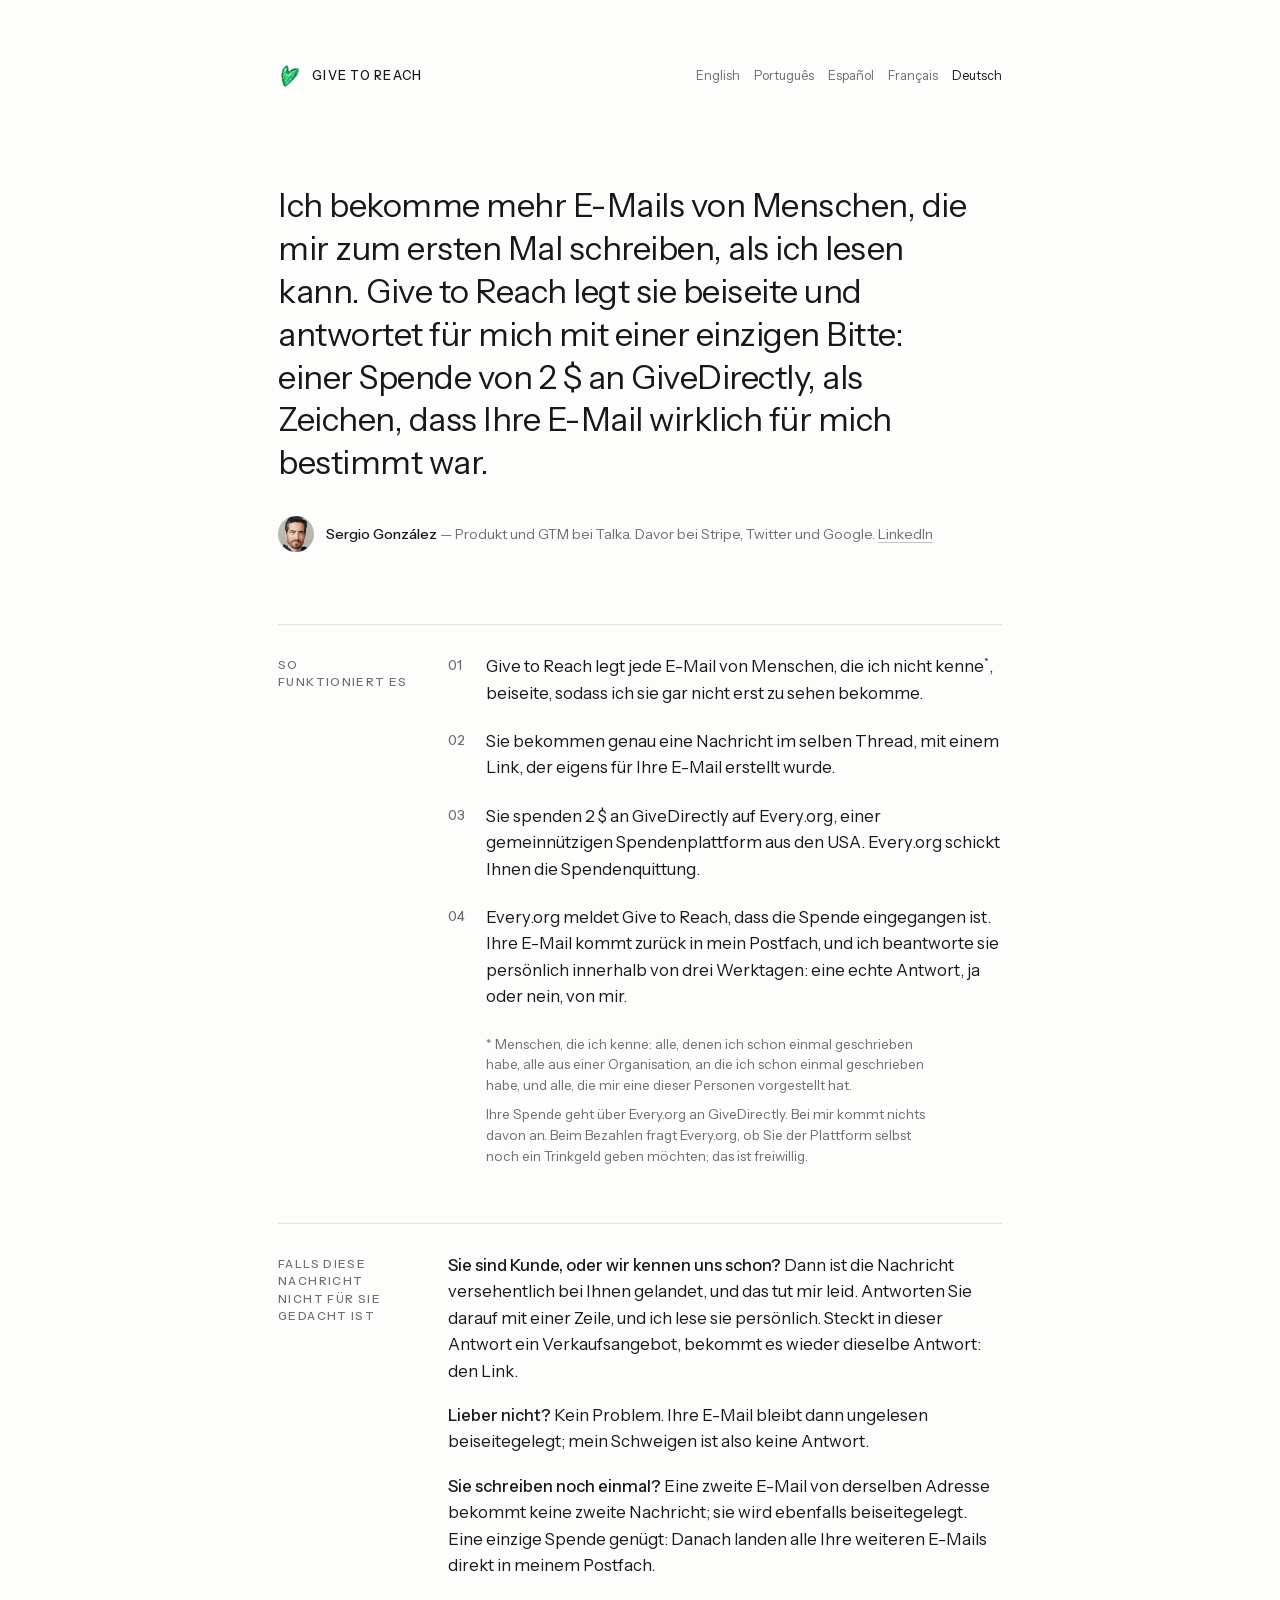
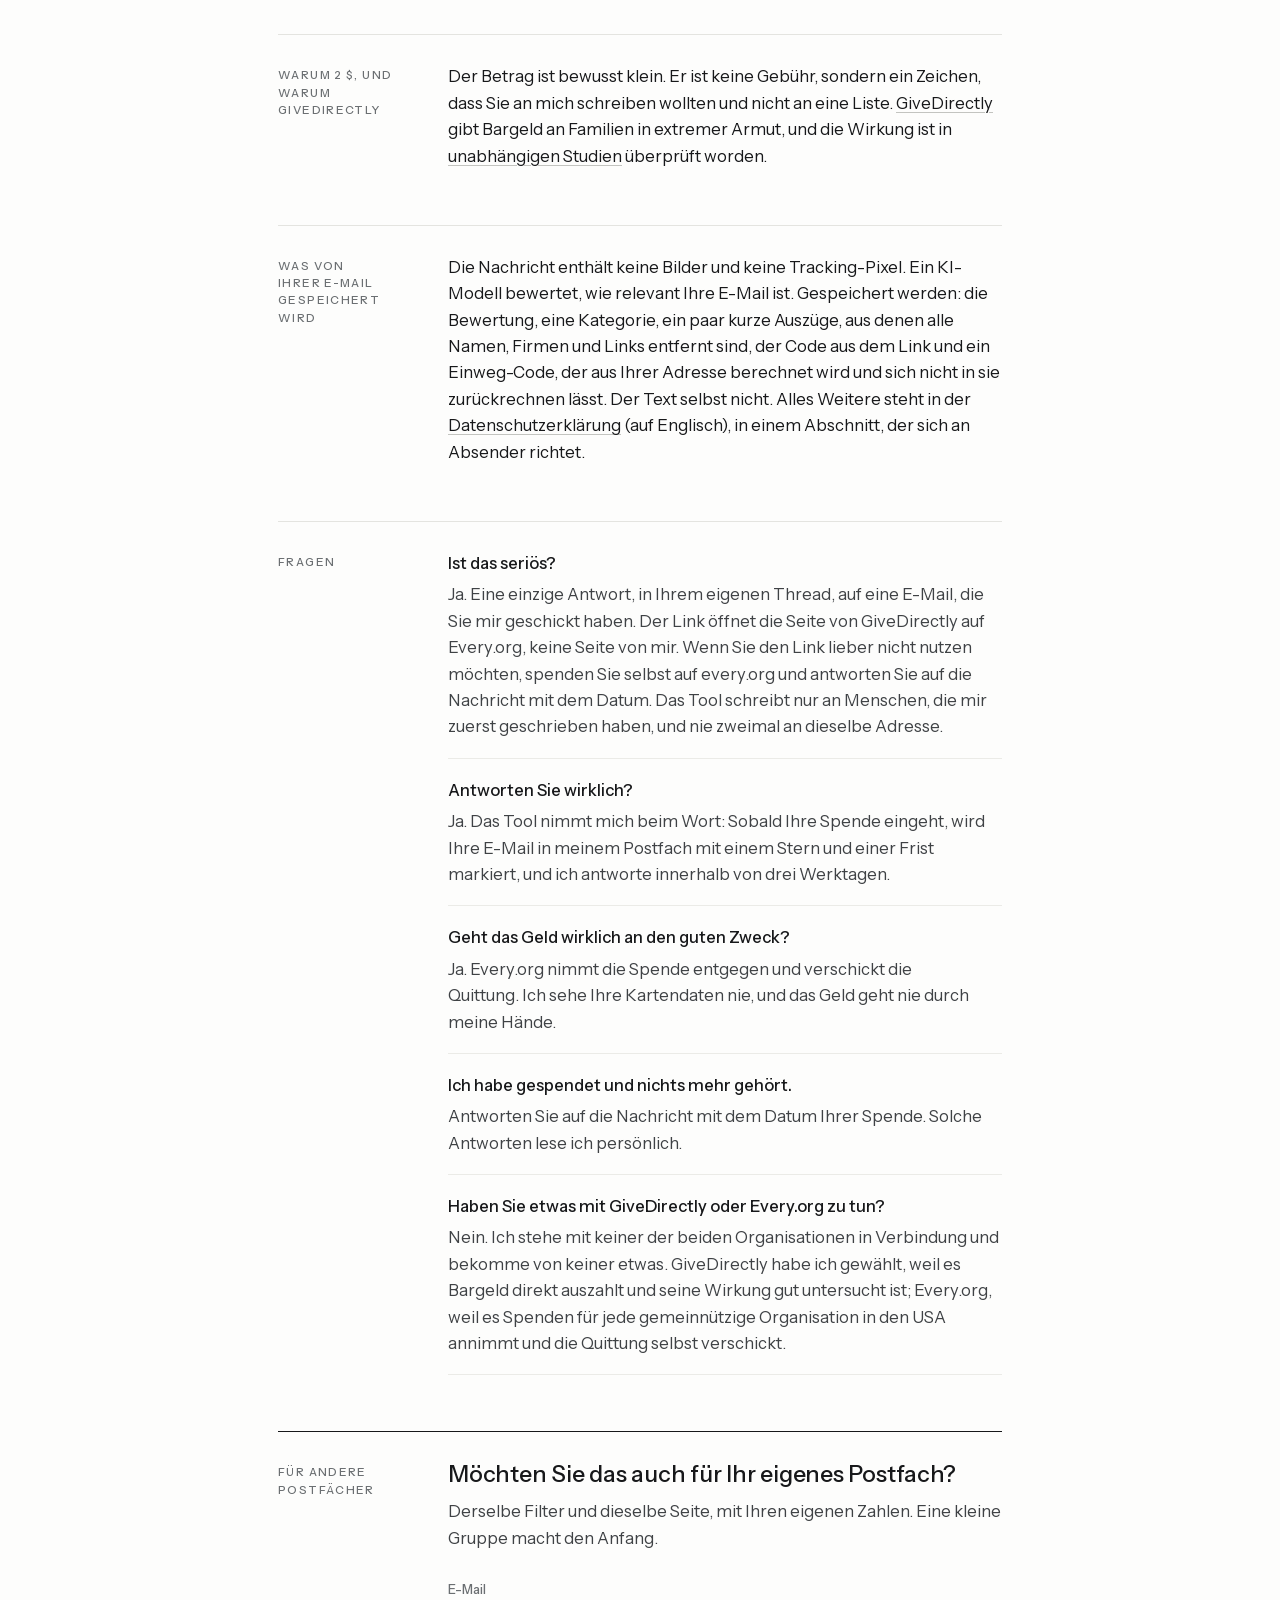
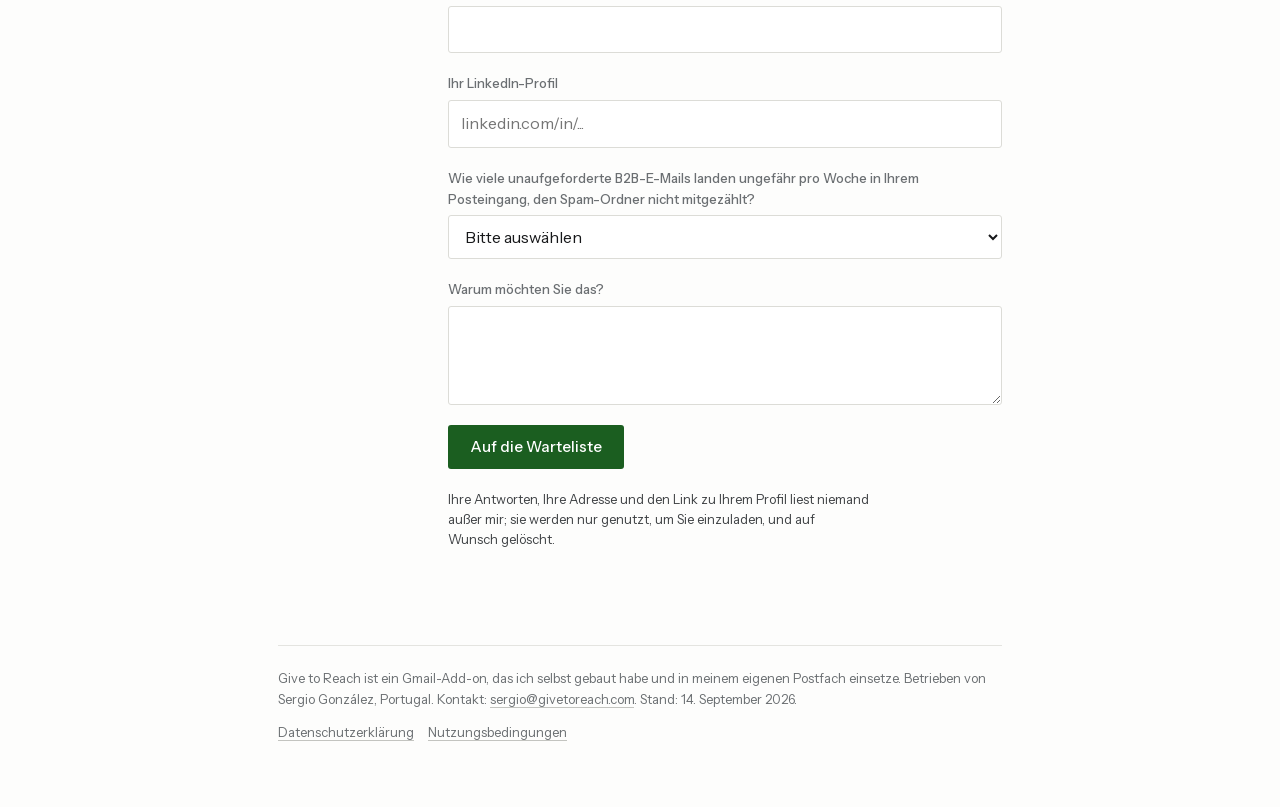
==== commit 17cd52a9: "The bio line: Product and GTM, with GTM left untranslated in the four languages Sergio: the translat" ====
--- a/de/index.html
+++ b/de/index.html
@@ -20,7 +20,7 @@
     <h1 class="lede">Ich bekomme mehr E-Mails von Menschen, die mir zum ersten Mal schreiben, als ich lesen kann. Give to Reach legt sie beiseite und antwortet für mich mit einer einzigen Bitte: einer Spende von 2 $ an GiveDirectly, als Zeichen, dass Ihre E-Mail wirklich für mich bestimmt war.</h1>
     <div class="byline">
       <img src="../sergio-320.jpg" alt="Sergio González">
-      <p><strong>Sergio González</strong> — Produkt und Umsatz bei Talka. Davor bei Stripe, Twitter und Google. <a href="https://www.linkedin.com/in/sgonzalezalonso/" target="_blank" rel="noopener">LinkedIn</a></p>
+      <p><strong>Sergio González</strong> — Produkt und GTM bei Talka. Davor bei Stripe, Twitter und Google. <a href="https://www.linkedin.com/in/sgonzalezalonso/" target="_blank" rel="noopener">LinkedIn</a></p>
     </div>
   </section>
 
